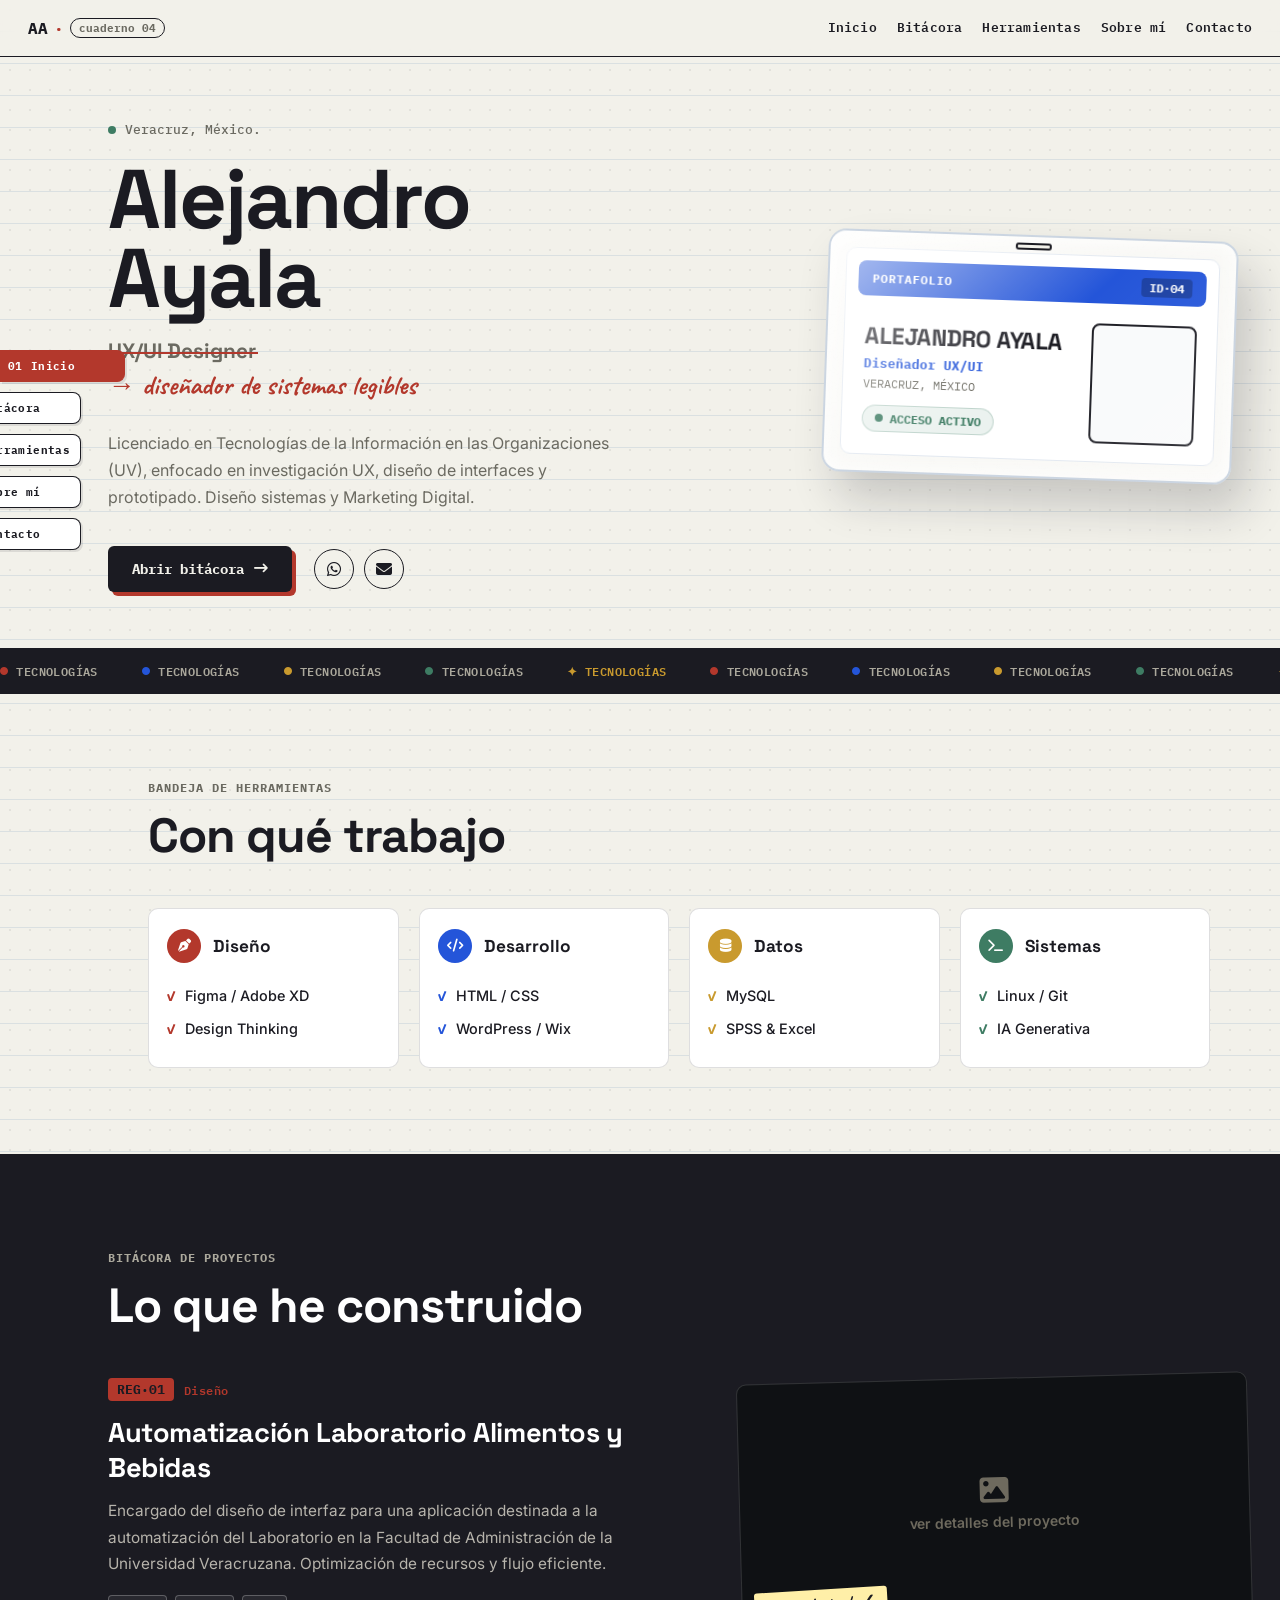
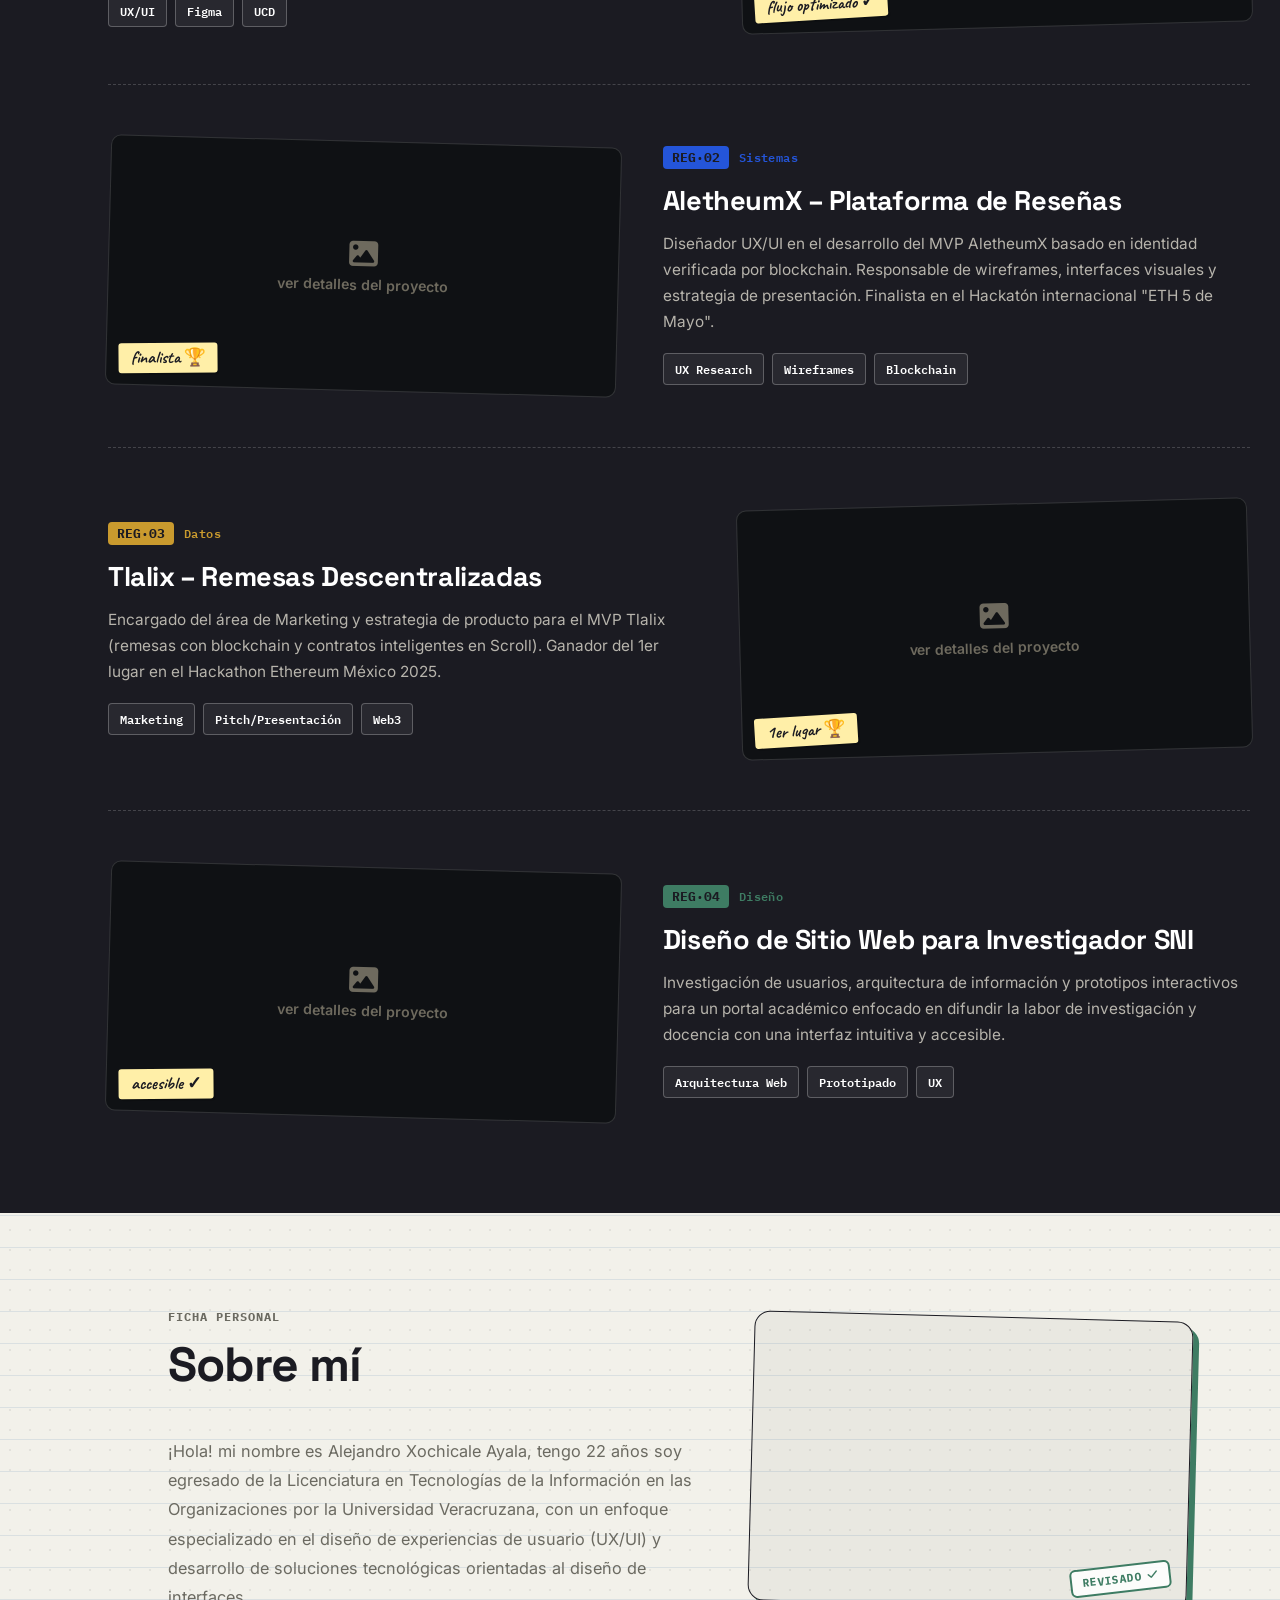
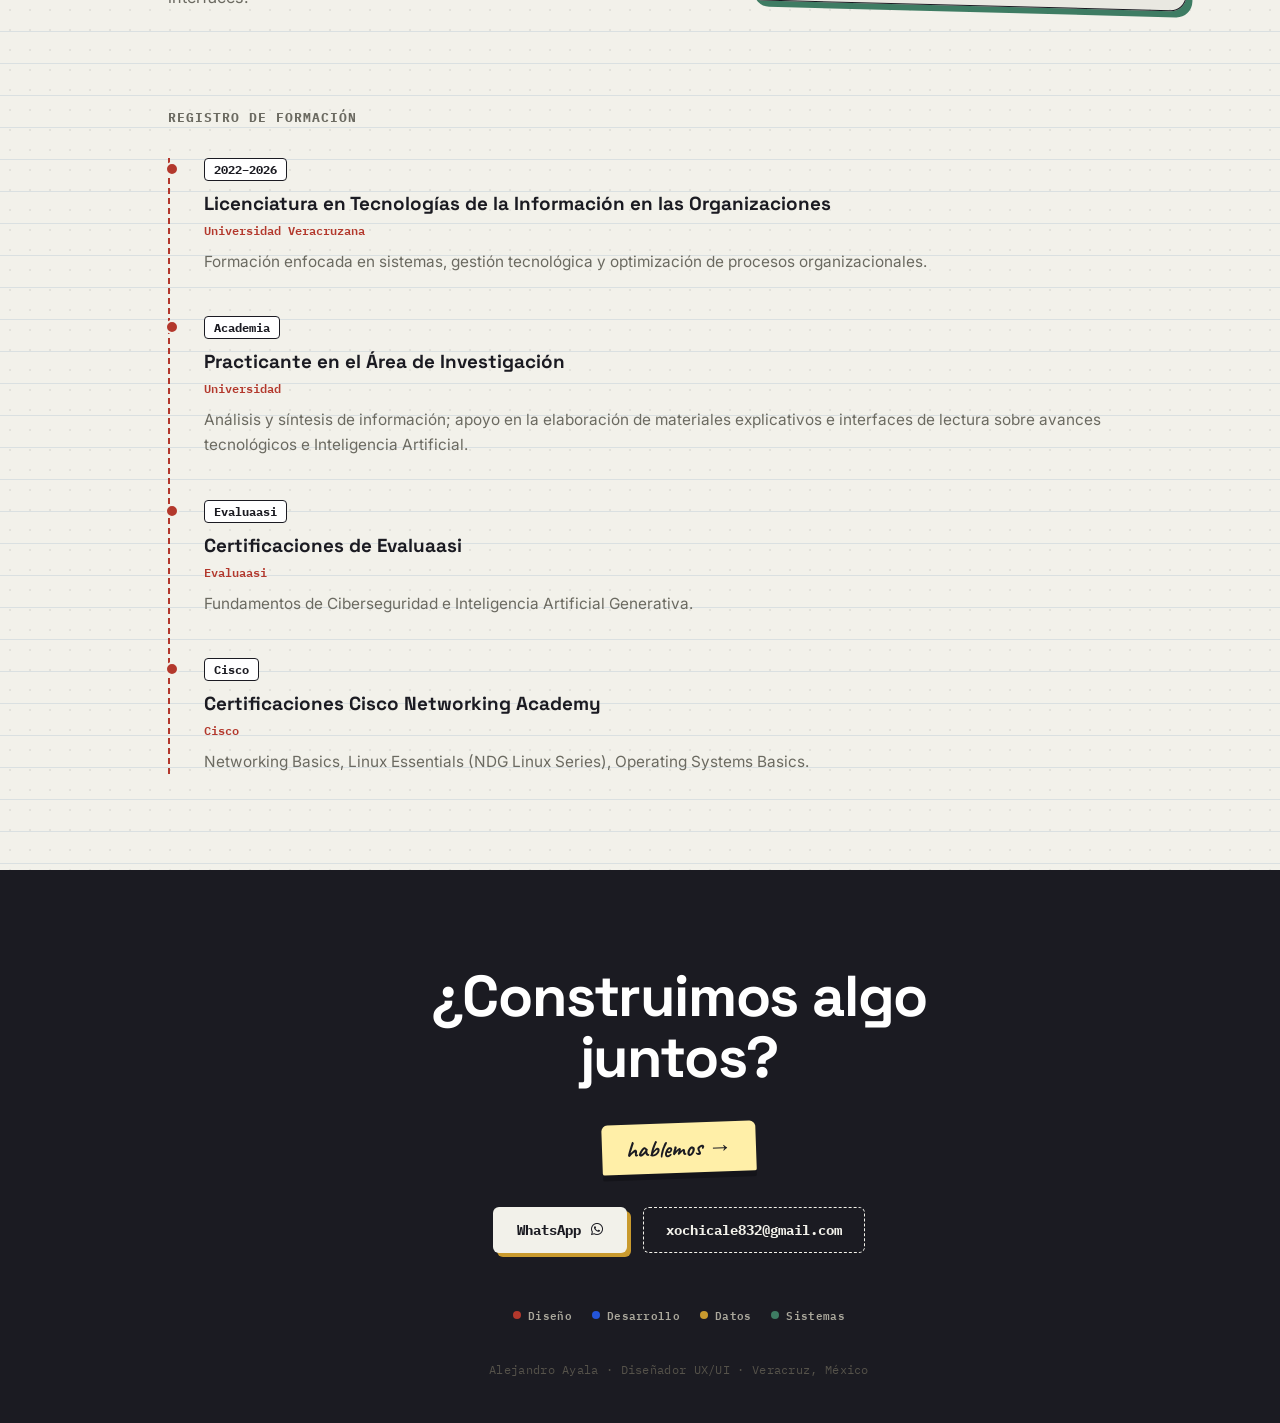
==== index.html @ a235850d "Add files via upload" ====
<!DOCTYPE html>
<html lang="es">
<head>
    <meta charset="UTF-8">
    <meta name="viewport" content="width=device-width, initial-scale=1.0">
    <title>Alejandro Ayala — Diseñador UX/UI</title>
    <link rel="stylesheet" href="Style.css">
    <link rel="preconnect" href="https://fonts.googleapis.com">
    <link href="https://fonts.googleapis.com/css2?family=Space+Grotesk:wght@500;700;800&family=Caveat:wght@600;700&family=IBM+Plex+Mono:wght@400;500;600;700&family=Inter:wght@400;500;600&display=swap" rel="stylesheet">
    <link rel="stylesheet" href="https://cdnjs.cloudflare.com/ajax/libs/font-awesome/6.4.0/css/all.min.css">
</head>
<body>

    <!-- Barra superior -->
    <header class="topbar">
        <a href="#inicio" class="topbar-logo">AA<span>·</span><em>cuaderno 04</em></a>
        <nav class="topbar-nav">
            <a href="#inicio">Inicio</a>
            <a href="#proyectos">Bitácora</a>
            <a href="#habilidades">Herramientas</a>
            <a href="#sobre-mi">Sobre mí</a>
            <a href="#contacto">Contacto</a>
        </nav>
    </header>

    <!-- Índice lateral estilo separadores de carpeta -->
    <nav class="tab-rail" aria-label="Navegación del sitio">
        <a href="#inicio" class="tab-stop" data-color="#B3382C" aria-label="Ir a Inicio">01<span>Inicio</span></a>
        <a href="#proyectos" class="tab-stop" data-color="#2455D9" aria-label="Ir a Bitácora"><span class="tick">✕</span><span>Bitácora</span></a>
        <a href="#habilidades" class="tab-stop" data-color="#C99A2E" aria-label="Ir a Herramientas"><span class="tick">✕</span><span>Herramientas</span></a>
        <a href="#sobre-mi" class="tab-stop" data-color="#3E7C63" aria-label="Ir a Sobre mí"><span class="tick">✕</span><span>Sobre mí</span></a>
        <a href="#contacto" class="tab-stop" data-color="#B3382C" aria-label="Ir a Contacto"><span class="tick">✕</span><span>Contacto</span></a>
    </nav>

    <main>
        <!-- ============ HERO ============ -->
        <section id="inicio" class="hero">
            <div class="hero-copy reveal">
                <p class="eyebrow"><span class="pulse-dot" aria-hidden="true"></span>Veracruz, México.</p>

                <h1 class="hero-name">Alejandro<br>Ayala</h1>

                <div class="role-block">
                    <span class="role-official">UX/UI Designer</span>
                    <span class="role-annotation" id="roleAnnotation" aria-live="polite">→ diseñador de sistemas legibles</span>
                </div>

                <p class="hero-desc">
                    Licenciado en Tecnologías de la Información en las Organizaciones (UV), enfocado en investigación UX, diseño de interfaces y prototipado. Diseño sistemas y Marketing Digital.
                </p>

                <div class="hero-actions">
                    <a class="btn-primary" href="#proyectos">Abrir bitácora <i class="fa-solid fa-arrow-right-long"></i></a>
                    <div class="hero-contacts">
                        <a href="https://wa.me/522294108976" target="_blank" title="WhatsApp: 2294108976" aria-label="WhatsApp"><i class="fa-brands fa-whatsapp"></i></a>
                        <a href="mailto:xochicale832@gmail.com" title="Correo: xochicale832@gmail.com" aria-label="Correo"><i class="fa-solid fa-envelope"></i></a>
                    </div>
                </div>
            </div>

            <!-- Gafete / Credencial interactiva grande (Arrastrable) -->
            <div class="badge-container reveal">
                <div class="horizontal-badge" id="draggableBadge" title="¡Mantenme presionado y arrástrame!">
                    <div class="badge-sheen"></div>
                    <div class="badge-slot-punch"></div>
                    
                    <div class="badge-inner-card">
                        <div class="badge-header-bar">
                            <span class="badge-brand">PORTAFOLIO</span>
                            <span class="badge-id-code">ID·04</span>
                        </div>

                        <div class="badge-body-content">
                            <div class="badge-text-side">
                                <h3>ALEJANDRO AYALA</h3>
                                <p class="badge-role-title">Diseñador UX/UI</p>
                                <p class="badge-location">VERACRUZ, MÉXICO</p>
                                <div class="badge-status-ok">
                                    <span class="pulse-dot" aria-hidden="true"></span> ACCESO ACTIVO
                                </div>
                            </div>
                            <div class="badge-photo-side">
                                <img src="foto_perfil1.png" alt="Alejandro Ayala" onerror="this.style.display='none'; this.nextElementSibling.style.display='flex';">
                                
                            </div>
                        </div>
                    </div>
                </div>
            </div>
        </section>

        <!-- ============ TIRA DE ESTADO ============ -->
        <section class="status-ticker" aria-hidden="true">
            <div class="ticker-track">
                <span class="ticker-set">
                    <span><i class="fa-solid fa-circle" style="color:#B3382C"></i> TECNOLOGÍAS</span>
                    <span><i class="fa-solid fa-circle" style="color:#2455D9"></i> TECNOLOGÍAS</span>
                    <span><i class="fa-solid fa-circle" style="color:#C99A2E"></i> TECNOLOGÍAS</span>
                    <span><i class="fa-solid fa-circle" style="color:#3E7C63"></i> TECNOLOGÍAS</span>
                    <span class="ticker-highlight">✦ TECNOLOGÍAS</span>
                </span>
                <span class="ticker-set">
                    <span><i class="fa-solid fa-circle" style="color:#B3382C"></i> TECNOLOGÍAS</span>
                    <span><i class="fa-solid fa-circle" style="color:#2455D9"></i> TECNOLOGÍAS</span>
                    <span><i class="fa-solid fa-circle" style="color:#C99A2E"></i> TECNOLOGÍAS</span>
                    <span><i class="fa-solid fa-circle" style="color:#3E7C63"></i> TECNOLOGÍAS</span>
                    <span class="ticker-highlight">✦ TECNOLOGÍAS</span>
                </span>
            </div>
        </section>

        <!-- ============ HERRAMIENTAS ============ -->
        <section id="habilidades" class="tools-section reveal">
            <p class="section-eyebrow">Bandeja de herramientas</p>
            <h2 class="section-title">Con qué trabajo</h2>

            <div class="tool-grid">
                <div class="tool-card" style="--ink-color:#B3382C">
                    <div class="tool-head"><span class="tool-seal"><i class="fa-solid fa-pen-nib"></i></span><h3>Diseño</h3></div>
                    <ul class="tool-list">
                        <li><span class="check">✓</span>Figma / Adobe XD</li>
                        <li><span class="check">✓</span>Design Thinking</li>
                    </ul>
                </div>
                <div class="tool-card" style="--ink-color:#2455D9">
                    <div class="tool-head"><span class="tool-seal"><i class="fa-solid fa-code"></i></span><h3>Desarrollo</h3></div>
                    <ul class="tool-list">
                        <li><span class="check">✓</span>HTML / CSS</li>
                        <li><span class="check">✓</span>WordPress / Wix</li>
                    </ul>
                </div>
                <div class="tool-card" style="--ink-color:#C99A2E">
                    <div class="tool-head"><span class="tool-seal"><i class="fa-solid fa-database"></i></span><h3>Datos</h3></div>
                    <ul class="tool-list">
                        <li><span class="check">✓</span>MySQL</li>
                        <li><span class="check">✓</span>SPSS &amp; Excel</li>
                    </ul>
                </div>
                <div class="tool-card" style="--ink-color:#3E7C63">
                    <div class="tool-head"><span class="tool-seal"><i class="fa-solid fa-terminal"></i></span><h3>Sistemas</h3></div>
                    <ul class="tool-list">
                        <li><span class="check">✓</span>Linux / Git</li>
                        <li><span class="check">✓</span>IA Generativa</li>
                    </ul>
                </div>
            </div>
        </section>

        <!-- ============ BITÁCORA DE PROYECTOS ============ -->
        <section id="proyectos" class="projects-section reveal">
            <p class="section-eyebrow section-eyebrow--dark">Bitácora de proyectos</p>
            <h2 class="section-title section-title--dark">Lo que he construido</h2>

            <div class="entries-list">
                <!-- Entrada 1 -> proyecto-1.html -->
                <article class="entry-card">
                    <div class="entry-info">
                        <div class="entry-meta"><span class="entry-code" style="--ink-color:#B3382C">REG·01</span><span class="entry-tag" style="--ink-color:#B3382C">Diseño</span></div>
                        <h3><a href="proyecto-1.html" style="text-decoration: none; color: inherit;">Automatización Laboratorio Alimentos y Bebidas</a></h3>
                        <p>Encargado del diseño de interfaz para una aplicación destinada a la automatización del Laboratorio en la Facultad de Administración de la Universidad Veracruzana. Optimización de recursos y flujo eficiente.</p>
                        <div class="entry-chips"><span>UX/UI</span><span>Figma</span><span>UCD</span></div>
                    </div>
                    <a href="proyecto-1.html" class="photo-frame" style="display: block; text-decoration: none;">
                        <span class="washi washi-l"></span><span class="washi washi-r"></span>
                        <img src="proy1.png" alt="Automatización Laboratorio" onerror="this.style.display='none'; this.nextElementSibling.style.display='flex';">
                        <div class="image-placeholder"><i class="fa-solid fa-image"></i><span>ver detalles del proyecto</span></div>
                        <span class="pin-note">flujo optimizado ✓</span>
                    </a>
                </article>

                <!-- Entrada 2 -> proyecto-2.html -->
                <article class="entry-card entry-card--reverse">
                    <div class="entry-info">
                        <div class="entry-meta"><span class="entry-code" style="--ink-color:#2455D9">REG·02</span><span class="entry-tag" style="--ink-color:#2455D9">Sistemas</span></div>
                        <h3><a href="proyecto-2.html" style="text-decoration: none; color: inherit;">AletheumX – Plataforma de Reseñas</a></h3>
                        <p>Diseñador UX/UI en el desarrollo del MVP AletheumX basado en identidad verificada por blockchain. Responsable de wireframes, interfaces visuales y estrategia de presentación. Finalista en el Hackatón internacional "ETH 5 de Mayo".</p>
                        <div class="entry-chips"><span>UX Research</span><span>Wireframes</span><span>Blockchain</span></div>
                    </div>
                    <a href="proyecto-2.html" class="photo-frame photo-frame--tilt-r" style="display: block; text-decoration: none;">
                        <span class="washi washi-l"></span><span class="washi washi-r"></span>
                        <img src="Inicio_alex_proy2.png" alt="AletheumX" onerror="this.style.display='none'; this.nextElementSibling.style.display='flex';">
                        <div class="image-placeholder"><i class="fa-solid fa-image"></i><span>ver detalles del proyecto</span></div>
                        <span class="pin-note">finalista 🏆</span>
                    </a>
                </article>

                <!-- Entrada 3 -> proyecto-3.html -->
                <article class="entry-card">
                    <div class="entry-info">
                        <div class="entry-meta"><span class="entry-code" style="--ink-color:#C99A2E">REG·03</span><span class="entry-tag" style="--ink-color:#C99A2E">Datos</span></div>
                        <h3><a href="proyecto-3.html" style="text-decoration: none; color: inherit;">Tlalix – Remesas Descentralizadas</a></h3>
                        <p>Encargado del área de Marketing y estrategia de producto para el MVP Tlalix (remesas con blockchain y contratos inteligentes en Scroll). Ganador del 1er lugar en el Hackathon Ethereum México 2025.</p>
                        <div class="entry-chips"><span>Marketing</span><span>Pitch/Presentación</span><span>Web3</span></div>
                    </div>
                    <a href="proyecto-3.html" class="photo-frame" style="display: block; text-decoration: none;">
                        <span class="washi washi-l"></span><span class="washi washi-r"></span>
                        <img src="tlalix_dirección.png" alt="Tlalix" onerror="this.style.display='none'; this.nextElementSibling.style.display='flex';">
                        <div class="image-placeholder"><i class="fa-solid fa-image"></i><span>ver detalles del proyecto</span></div>
                        <span class="pin-note">1er lugar 🏆</span>
                    </a>
                </article>

                <!-- Entrada 4 -> proyecto-4.html -->
                <article class="entry-card entry-card--reverse">
                    <div class="entry-info">
                        <div class="entry-meta"><span class="entry-code" style="--ink-color:#3E7C63">REG·04</span><span class="entry-tag" style="--ink-color:#3E7C63">Diseño</span></div>
                        <h3><a href="proyecto-4.html" style="text-decoration: none; color: inherit;">Diseño de Sitio Web para Investigador SNI</a></h3>
                        <p>Investigación de usuarios, arquitectura de información y prototipos interactivos para un portal académico enfocado en difundir la labor de investigación y docencia con una interfaz intuitiva y accesible.</p>
                        <div class="entry-chips"><span>Arquitectura Web</span><span>Prototipado</span><span>UX</span></div>
                    </div>
                    <a href="proyecto-4.html" class="photo-frame photo-frame--tilt-r" style="display: block; text-decoration: none;">
                        <span class="washi washi-l"></span><span class="washi washi-r"></span>
                        <img src="bienvenida_proy4.png" alt="Sitio Web Investigador" onerror="this.style.display='none'; this.nextElementSibling.style.display='flex';">
                        <div class="image-placeholder"><i class="fa-solid fa-image"></i><span>ver detalles del proyecto</span></div>
                        <span class="pin-note">accesible ✓</span>
                    </a>
                </article>
            </div>
        </section>

        <!-- ============ SOBRE MÍ + REGISTRO DE FORMACIÓN ============ -->
        <section id="sobre-mi" class="about-section reveal">
            <div class="about-grid">
                <div>
                    <p class="section-eyebrow">Ficha personal</p>
                    <h2 class="section-title">Sobre mí </h2>
                    <p class="about-text">
                        ¡Hola! mi nombre es Alejandro Xochicale Ayala, tengo 22 años soy egresado de la Licenciatura en Tecnologías de la Información en las Organizaciones por la Universidad Veracruzana, con un enfoque especializado en el diseño de experiencias de usuario (UX/UI) y desarrollo de soluciones tecnológicas orientadas al diseño de interfaces.
                    </p>
                </div>
                <div class="about-photo-box">
                    <span class="washi washi-l"></span><span class="washi washi-r"></span>
                    <img src="foto_perfil 2.png" alt="Alejandro Ayala" onerror="this.style.display='none'; this.nextElementSibling.style.display='flex';">
                   
                    <span class="stamp">revisado<i class="fa-solid fa-check"></i></span>
                </div>
            </div>

            <div class="log-block">
                <h3 class="log-heading">Registro de formación</h3>
                <div class="log">
                    <div class="log-item reveal">
                        <span class="log-date">2022–2026</span>
                        <div class="log-content">
                            <h4>Licenciatura en Tecnologías de la Información en las Organizaciones</h4>
                            <span class="log-sub">Universidad Veracruzana</span>
                            <p>Formación enfocada en sistemas, gestión tecnológica y optimización de procesos organizacionales.</p>
                        </div>
                    </div>
                    <div class="log-item reveal">
                        <span class="log-date">Academia</span>
                        <div class="log-content">
                            <h4>Practicante en el Área de Investigación</h4>
                            <span class="log-sub">Universidad</span>
                            <p>Análisis y síntesis de información; apoyo en la elaboración de materiales explicativos e interfaces de lectura sobre avances tecnológicos e Inteligencia Artificial.</p>
                        </div>
                    </div>
                    <div class="log-item reveal">
                        <span class="log-date">Evaluaasi</span>
                        <div class="log-content">
                            <h4>Certificaciones de Evaluaasi</h4>
                            <span class="log-sub">Evaluaasi</span>
                            <p>Fundamentos de Ciberseguridad e Inteligencia Artificial Generativa.</p>
                        </div>
                    </div>
                    <div class="log-item reveal">
                        <span class="log-date">Cisco</span>
                        <div class="log-content">
                            <h4>Certificaciones Cisco Networking Academy</h4>
                            <span class="log-sub">Cisco</span>
                            <p>Networking Basics, Linux Essentials (NDG Linux Series), Operating Systems Basics.</p>
                        </div>
                    </div>
                </div>
            </div>
        </section>

        <!-- ============ CONTACTO / FOOTER ============ -->
        <footer id="contacto" class="footer reveal">
            
            <h2 class="footer-title">¿Construimos algo<br>juntos?</h2>

            <div class="pocket" aria-hidden="true">
                <div class="pocket-card">hablemos →</div>
            </div>

            <div class="footer-actions">
                <a href="https://wa.me/522294108976" target="_blank" class="btn-primary btn-primary--light">WhatsApp <i class="fa-brands fa-whatsapp"></i></a>
                <a href="mailto:xochicale832@gmail.com" class="btn-outline">xochicale832@gmail.com</a>
            </div>

            <div class="ink-legend" aria-hidden="true">
                <span><i style="background:#B3382C"></i>Diseño</span>
                <span><i style="background:#2455D9"></i>Desarrollo</span>
                <span><i style="background:#C99A2E"></i>Datos</span>
                <span><i style="background:#3E7C63"></i>Sistemas</span>
            </div>

            <p class="footer-fine">Alejandro Ayala · Diseñador UX/UI · Veracruz, México</p>
        </footer>
    </main>

    <script src="Script.js"></script>
</body>
</html>
---- Style.css ----
/* ============================================================
    TOKENS
    ============================================================ */
:root {
    --ink: #1B1B22;
    --paper: #F2F1EA;
    --paper-line: #C7D1D9;
    --card: #FFFFFF;
    --muted: #6B6A61;
    --muted-invert: #ABA89C;

    --red: #B3382C;
    --blue: #2455D9;
    --amber: #C99A2E;
    --mint: #3E7C63;
    --tape: #EADFBE;

    --radius: 10px;
    --radius-lg: 16px;
    --font-display: 'Space Grotesk', sans-serif;
    --font-hand: 'Caveat', cursive;
    --font-mono: 'IBM Plex Mono', monospace;
    --font-body: 'Inter', sans-serif;

    --rail-w: 78px;
}

* { margin: 0; padding: 0; box-sizing: border-box; }
html { scroll-behavior: smooth; }

body {
    background-color: var(--paper);
    background-image:
        radial-gradient(rgba(27,27,34,0.07) 1px, transparent 0),
        repeating-linear-gradient(to bottom, transparent 0 31px, rgba(199,209,217,0.55) 31px 32px);
    background-size: 20px 20px, 100% 32px;
    font-family: var(--font-body);
    color: var(--ink);
    overflow-x: hidden;
}

.sr-only { position: absolute; width: 1px; height: 1px; overflow: hidden; clip: rect(0,0,0,0); }
a { color: inherit; }

.reveal {
    opacity: 0;
    transform: translateY(24px);
    transition: opacity .7s cubic-bezier(0.16,1,0.3,1), transform .7s cubic-bezier(0.16,1,0.3,1);
}
.reveal.active { opacity: 1; transform: translateY(0); }
@media (prefers-reduced-motion: reduce) { .reveal { opacity: 1; transform: none; transition: none; } }

/* ============================================================
    Barra superior (limpia, sin líneas verticales)
    ============================================================ */
.topbar {
    position: sticky; top: 0; z-index: 500;
    display: flex; align-items: center; justify-content: space-between;
    gap: 20px; padding: 16px 28px;
    background: rgba(242, 241, 234, 0.88);
    backdrop-filter: blur(10px);
    border-bottom: 1.5px solid var(--ink);
}
.topbar-logo {
    font-family: var(--font-mono); font-weight: 700; font-size: 1rem;
    text-decoration: none; display: flex; align-items: center; gap: 6px;
}
.topbar-logo span { color: var(--red); }
.topbar-logo em { font-style: normal; font-size: .68rem; color: var(--muted); border: 1px solid var(--ink); border-radius: 20px; padding: 2px 8px; }

.topbar-nav { display: flex; gap: 20px; flex-wrap: wrap; justify-content: flex-end; }
.topbar-nav a {
    text-decoration: none; font-size: .8rem; font-weight: 600; letter-spacing: .2px;
    font-family: var(--font-mono); color: var(--ink); position: relative; padding-bottom: 2px;
}
.topbar-nav a::after {
    content: ''; position: absolute; left: 0; bottom: -3px; width: 0; height: 2px;
    background: var(--red); transition: width .25s ease;
}
.topbar-nav a:hover::after { width: 100%; }

/* ============================================================
    Índice lateral (separadores de carpeta)
    ============================================================ */
.tab-rail { display: none; }

@media (min-width: 1080px) {
    .tab-rail {
        display: flex; flex-direction: column; gap: 10px;
        position: fixed; left: 0; top: 50%; transform: translateY(-50%);
        z-index: 400;
    }
    .tab-stop {
        display: flex; align-items: center; gap: 8px;
        text-decoration: none; color: var(--ink);
        font-family: var(--font-mono); font-size: .68rem; font-weight: 700;
        letter-spacing: .4px;
        background: var(--card);
        border: 1.5px solid var(--ink);
        border-left: none;
        padding: 8px 10px 8px 8px;
        border-radius: 0 8px 8px 0;
        transform: translateX(-44px);
        transition: transform .25s cubic-bezier(0.16,1,0.3,1), background-color .2s ease;
        box-shadow: 2px 2px 0 rgba(27,27,34,0.1);
    }
    .tab-stop .tick { color: var(--muted); }
    .tab-stop span:last-child { white-space: nowrap; }
    .tab-stop:hover, .tab-stop:focus-visible, .tab-stop.is-active {
        transform: translateX(0);
    }
    .tab-stop.is-active { background: var(--ink-color, var(--ink)); color: #fff; border-color: var(--ink-color, var(--ink)); }
    .tab-stop.is-active .tick { color: #fff; }
}

/* ============================================================
    HERO
    ============================================================ */
.hero {
    max-width: 1280px; margin: 0 auto; padding: 64px 30px 56px;
    display: flex; align-items: center; justify-content: space-between; gap: 44px;
}
@media (min-width: 1080px) { .hero { padding-left: calc(var(--rail-w) + 30px); } }

.hero-copy { max-width: 580px; }

.eyebrow {
    display: flex; align-items: center; gap: 9px;
    font-family: var(--font-mono); font-size: .8rem; font-weight: 500;
    color: var(--muted); margin-bottom: 22px;
}
.pulse-dot {
    width: 8px; height: 8px; border-radius: 50%; background: var(--mint);
    box-shadow: 0 0 0 0 rgba(62,124,99,0.55);
    animation: pulseDot 2.2s ease-out infinite;
}
@keyframes pulseDot {
    0% { box-shadow: 0 0 0 0 rgba(62,124,99,0.55); }
    70% { box-shadow: 0 0 0 8px rgba(62,124,99,0); }
    100% { box-shadow: 0 0 0 0 rgba(62,124,99,0); }
}

.hero-name {
    font-family: var(--font-display);
    font-size: clamp(2.8rem, 7.5vw, 5.2rem);
    font-weight: 800; line-height: .95; letter-spacing: -2px;
    margin-bottom: 20px;
}

.role-block { display: flex; flex-direction: column; gap: 4px; margin-bottom: 28px; }
.role-official {
    position: relative; display: inline-block; width: fit-content;
    font-family: var(--font-display); font-weight: 700; font-size: 1.3rem; color: var(--muted);
}
.role-official::after {
    content: ''; position: absolute; left: -2px; top: 52%; height: 2px; width: 0;
    background: var(--red); animation: strikeIn .5s ease forwards; animation-delay: .6s;
}
@keyframes strikeIn { to { width: calc(100% + 4px); } }
.role-annotation {
    font-family: var(--font-hand); font-weight: 700; font-size: 1.7rem; color: var(--red);
    opacity: 0; transform: translateY(4px);
    animation: annotIn .6s ease forwards; animation-delay: 1.1s;
}
@keyframes annotIn { to { opacity: 1; transform: translateY(0); } }
.role-annotation.swap { animation: swapFade .5s ease; }
@keyframes swapFade { 0% { opacity: 0; transform: translateY(4px); } 100% { opacity: 1; transform: translateY(0); } }

.hero-desc { font-size: 1rem; line-height: 1.7; color: var(--muted); max-width: 520px; margin-bottom: 34px; }

.hero-actions { display: flex; align-items: center; gap: 22px; flex-wrap: wrap; }
.btn-primary {
    display: inline-flex; align-items: center; gap: 10px; text-decoration: none;
    background: var(--ink); color: var(--paper); font-family: var(--font-mono);
    font-weight: 700; font-size: .86rem; padding: 14px 24px; border-radius: 6px;
    box-shadow: 4px 4px 0 var(--red);
    transition: transform .2s cubic-bezier(0.175,0.885,0.32,1.275), box-shadow .2s ease;
}
.btn-primary:hover { transform: translate(-2px,-2px); box-shadow: 6px 6px 0 var(--red); }
.btn-primary--light { box-shadow: 4px 4px 0 var(--amber); background: var(--paper); color: var(--ink); }
.btn-primary--light:hover { box-shadow: 6px 6px 0 var(--amber); }

.btn-outline {
    text-decoration: none; font-family: var(--font-mono); font-weight: 700; font-size: .86rem;
    padding: 13px 22px; border-radius: 6px; border: 1.5px dashed var(--paper); color: var(--paper);
    transition: background-color .2s ease, color .2s ease;
}
.btn-outline:hover { background: var(--paper); color: var(--ink); }

.hero-contacts { display: flex; gap: 10px; }
.hero-contacts a {
    display: flex; align-items: center; justify-content: center; width: 40px; height: 40px;
    border-radius: 50%; border: 1.5px solid var(--ink); text-decoration: none; font-size: 1rem;
    transition: transform .2s cubic-bezier(0.175,0.885,0.32,1.275), background-color .2s ease, color .2s ease;
}
.hero-contacts a:hover { background: var(--ink); color: var(--paper); transform: translateY(-3px) rotate(-4deg); }

/* ============================================================
    Gafete Independiente Interactivo (Grande)
    ============================================================ */
.badge-container {
    position: relative;
    width: 440px;
    height: 420px;
    flex-shrink: 0;
    display: flex;
    align-items: center;
    justify-content: center;
    animation: badgeDrop 1.2s cubic-bezier(0.2, 1.2, 0.4, 1) forwards;
}

@keyframes badgeDrop {
    0% { transform: translateY(-80px); opacity: 0; }
    100% { transform: translateY(0); opacity: 1; }
}

.horizontal-badge {
    position: relative;
    width: 410px;
    background: rgba(255, 255, 255, 0.55);
    backdrop-filter: blur(10px);
    border: 2.5px solid #CBD5E1;
    border-radius: 18px;
    padding: 16px;
    box-shadow: 16px 26px 45px rgba(27, 27, 34, 0.2), inset 0 0 20px rgba(255, 255, 255, 0.9);
    cursor: grab;
    user-select: none;
    z-index: 3;
    transform: rotate(2deg);
    transition: box-shadow 0.2s ease, border-color 0.2s ease;
}

.horizontal-badge:active {
    cursor: grabbing;
    box-shadow: 20px 32px 55px rgba(27, 27, 34, 0.28);
    border-color: var(--ink);
}

.badge-sheen {
    position: absolute;
    top: 0; left: 0; right: 0; bottom: 0;
    background: linear-gradient(135deg, rgba(255,255,255,0.7) 0%, transparent 50%, rgba(255,255,255,0.15) 100%);
    border-radius: 15px;
    pointer-events: none;
}

.badge-slot-punch {
    position: absolute;
    top: 6px;
    left: 50%;
    transform: translateX(-50%);
    width: 36px;
    height: 7px;
    background: var(--paper);
    border: 2px solid var(--ink);
    border-radius: 3px;
    z-index: 4;
}

.badge-inner-card {
    background: #FFFFFF;
    border: 1.5px solid #E2E8F0;
    border-radius: 10px;
    padding: 12px;
    display: flex;
    flex-direction: column;
    gap: 14px;
}

.badge-header-bar {
    background: #2455D9;
    color: #fff;
    display: flex;
    justify-content: space-between;
    align-items: center;
    padding: 8px 14px;
    border-radius: 8px;
    font-family: var(--font-mono);
}

.badge-brand {
    font-size: 0.75rem;
    font-weight: 700;
    letter-spacing: 1px;
}

.badge-id-code {
    font-size: 0.75rem;
    font-weight: 700;
    background: rgba(0,0,0,0.25);
    padding: 2px 8px;
    border-radius: 4px;
}

.badge-body-content {
    display: flex;
    justify-content: space-between;
    align-items: center;
    gap: 16px;
    padding: 6px 8px;
}

.badge-text-side {
    flex-grow: 1;
    text-align: left;
}

.badge-text-side h3 {
    font-family: var(--font-display);
    font-size: 1.45rem;
    font-weight: 800;
    color: var(--ink);
    margin-bottom: 4px;
    letter-spacing: -0.5px;
}

.badge-role-title {
    font-family: var(--font-mono);
    font-size: 0.82rem;
    font-weight: 700;
    color: #2455D9;
    margin-bottom: 4px;
}

.badge-location {
    font-family: var(--font-mono);
    font-size: 0.75rem;
    color: var(--muted);
    margin-bottom: 14px;
}

.badge-status-ok {
    display: inline-flex;
    align-items: center;
    gap: 7px;
    font-family: var(--font-mono);
    font-size: 0.72rem;
    font-weight: 700;
    color: var(--mint);
    background: rgba(62,124,99,0.1);
    padding: 5px 12px;
    border-radius: 14px;
    border: 1px solid rgba(62,124,99,0.25);
}

.badge-photo-side {
    width: 105px;
    height: 120px;
    border: 2px solid var(--ink);
    border-radius: 8px;
    overflow: hidden;
    background: #F9FAFB;
    flex-shrink: 0;
    display: flex;
    align-items: center;
    justify-content: center;
}

.badge-photo-side img {
    width: 100%;
    height: 100%;
    object-fit: cover;
}

.badge-photo-side .image-placeholder {
    font-size: 0.85rem;
    color: var(--muted);
    display: flex;
    flex-direction: column;
    align-items: center;
    gap: 6px;
    height: 100%;
    justify-content: center;
}

@media (max-width: 980px) {
    .hero { flex-direction: column; align-items: flex-start; padding-top: 48px; }
    .badge-container { display: none; }
}

/* ============================================================
    Tira de estado
    ============================================================ */
.status-ticker {
    border-top: 1.5px dashed var(--ink); border-bottom: 1.5px dashed var(--ink);
    background: var(--ink); overflow: hidden; padding: 12px 0;
}
.ticker-track { display: flex; width: max-content; animation: tickerScroll 26s linear infinite; }
.ticker-set { display: flex; }
.ticker-set span {
    display: flex; align-items: center; gap: 8px; font-family: var(--font-mono);
    font-size: .76rem; font-weight: 600; letter-spacing: .4px; color: var(--muted-invert);
    white-space: nowrap; margin-right: 44px;
}
.ticker-set i { font-size: .5rem; }
.ticker-highlight { color: var(--amber) !important; }
@keyframes tickerScroll { from { transform: translateX(0); } to { transform: translateX(-50%); } }

/* ============================================================
    Títulos y demás secciones
    ============================================================ */
.section-eyebrow {
    font-family: var(--font-mono); font-size: .76rem; font-weight: 700; letter-spacing: 1px;
    color: var(--muted); text-transform: uppercase; margin-bottom: 10px;
}
.section-eyebrow--dark { color: var(--muted-invert); }
.section-title {
    font-family: var(--font-display); font-size: clamp(2.1rem, 4.3vw, 3rem);
    font-weight: 800; letter-spacing: -1px; margin-bottom: 42px;
}
.section-title--dark { color: #fff; }

.tools-section { max-width: 1200px; margin: 0 auto; padding: 86px 30px; }
@media (min-width: 1080px) { .tools-section { padding-left: calc(var(--rail-w) + 30px); } }

.tool-grid { display: grid; grid-template-columns: repeat(4, 1fr); gap: 20px; }
.tool-card {
    background: var(--card); border: 1.5px solid rgba(27,27,34,0.14);
    border-radius: var(--radius); padding: 20px 18px 22px;
    transition: transform .25s cubic-bezier(0.175,0.885,0.32,1.275), box-shadow .25s ease, border-color .25s ease;
}
.tool-card:hover { transform: translateY(-5px) rotate(-1deg); box-shadow: 0 12px 24px rgba(27,27,34,0.12); border-color: var(--ink-color); }
.tool-head { display: flex; align-items: center; gap: 12px; margin-bottom: 16px; }
.tool-seal {
    width: 34px; height: 34px; border-radius: 50%; display: flex; align-items: center; justify-content: center;
    background: var(--ink-color); color: #fff; font-size: .82rem; flex-shrink: 0;
}
.tool-head h3 { font-family: var(--font-display); font-size: 1.08rem; font-weight: 700; }
.tool-list { list-style: none; }
.tool-list li { display: flex; align-items: center; gap: 10px; font-size: .9rem; font-weight: 500; padding: 7px 0; }
.check { color: var(--ink-color); font-family: var(--font-mono); font-weight: 700; }

@media (max-width: 900px) { .tool-grid { grid-template-columns: repeat(2, 1fr); } }
@media (max-width: 560px) { .tool-grid { grid-template-columns: 1fr; } }

.projects-section { background: var(--ink); color: #fff; padding: 96px 30px; }
@media (min-width: 1080px) { .projects-section { padding-left: calc(var(--rail-w) + 30px); } }

.entries-list { max-width: 1160px; margin: 0 auto; display: flex; flex-direction: column; gap: 56px; }

.entry-card {
    display: grid; grid-template-columns: 1.15fr 1fr; gap: 44px; align-items: center;
    padding-bottom: 56px; border-bottom: 1px dashed rgba(255,255,255,0.18);
}
.entries-list .entry-card:last-child { border-bottom: none; padding-bottom: 0; }
.entry-card--reverse { direction: rtl; }
.entry-card--reverse > * { direction: ltr; }

.entry-meta { display: flex; align-items: center; gap: 10px; margin-bottom: 14px; }
.entry-code {
    font-family: var(--font-mono); font-weight: 700; font-size: .8rem; color: var(--ink);
    background: var(--ink-color); padding: 3px 9px; border-radius: 4px;
}
.entry-tag { font-family: var(--font-mono); font-size: .74rem; font-weight: 600; letter-spacing: .4px; color: var(--ink-color); }

.entry-info h3 { font-family: var(--font-display); font-size: 1.7rem; font-weight: 700; letter-spacing: -.4px; margin-bottom: 13px; }
.entry-info p { font-size: .96rem; line-height: 1.7; color: #B7B4AC; margin-bottom: 18px; }
.entry-chips { display: flex; flex-wrap: wrap; gap: 8px; }
.entry-chips span {
    font-family: var(--font-mono); font-size: .74rem; font-weight: 600; padding: 5px 11px; border-radius: 4px;
    border: 1px solid rgba(255,255,255,0.25); color: #fff; background: rgba(255,255,255,0.06);
}

.photo-frame {
    position: relative; height: 250px; border-radius: var(--radius); overflow: hidden;
    background: #0F1114; border: 1.5px solid rgba(255,255,255,0.14);
    transform: rotate(-1.5deg);
    transition: border-color .3s ease;
}
.photo-frame--tilt-r { transform: rotate(1.5deg); }
.photo-frame:hover { border-color: var(--blue); }
.photo-frame img { width: 100%; height: 100%; object-fit: cover; }
.photo-frame .washi { background: var(--tape); opacity: .9; }

.image-placeholder {
    display: flex; flex-direction: column; align-items: center; gap: 8px; color: #6E6A5E;
    font-size: .88rem; font-weight: 600; height: 100%; justify-content: center;
}
.image-placeholder i { font-size: 1.8rem; }

.pin-note {
    position: absolute; bottom: 12px; left: 12px; font-family: var(--font-hand); font-weight: 700;
    font-size: 1.1rem; color: var(--ink); background: #FFEFA8; padding: 3px 12px 5px;
    border-radius: 3px; transform: rotate(-2deg); box-shadow: 2px 2px 0 rgba(0,0,0,0.18);
}

@media (max-width: 900px) {
    .entry-card, .entry-card--reverse { grid-template-columns: 1fr; direction: ltr; }
}

.about-section { max-width: 1160px; margin: 0 auto; padding: 96px 30px; }
@media (min-width: 1080px) { .about-section { padding-left: calc(var(--rail-w) + 30px); } }

.about-grid { display: grid; grid-template-columns: 1.2fr 1fr; gap: 56px; align-items: center; margin-bottom: 96px; }
.about-text { font-size: 1.02rem; line-height: 1.8; color: var(--muted); }

.about-photo-box {
    position: relative; height: 290px; border-radius: var(--radius-lg); overflow: hidden;
    border: 1.5px solid var(--ink); box-shadow: 6px 6px 0 var(--mint);
    background: rgba(27,27,34,0.04); display: flex; align-items: center; justify-content: center;
    transform: rotate(1.5deg);
}
.about-photo-box img { width: 100%; height: 100%; object-fit: cover; }
.stamp {
    position: absolute; bottom: 16px; right: 16px; display: flex; align-items: center; gap: 6px;
    font-family: var(--font-mono); font-size: .7rem; font-weight: 700; text-transform: uppercase;
    letter-spacing: .5px; color: var(--mint); border: 2px solid var(--mint); border-radius: 6px;
    padding: 5px 10px; transform: rotate(-8deg); background: rgba(255,255,255,0.85);
}

.log-heading {
    font-family: var(--font-mono); font-size: .82rem; font-weight: 700; letter-spacing: 1px;
    text-transform: uppercase; color: var(--muted); margin-bottom: 32px;
}
.log { border-left: 2px dashed var(--red); padding-left: 34px; display: flex; flex-direction: column; gap: 42px; }
.log-item { position: relative; }
.log-item::before {
    content: ''; position: absolute; left: -39px; top: 4px; width: 10px; height: 10px;
    border-radius: 50%; background: var(--red); border: 2px solid var(--paper);
}
.log-date {
    display: inline-block; font-family: var(--font-mono); font-size: .72rem; font-weight: 700;
    color: var(--ink); background: var(--card); border: 1.5px solid var(--ink); border-radius: 4px;
    padding: 3px 9px; margin-bottom: 10px;
}
.log-content h4 { font-family: var(--font-display); font-size: 1.18rem; font-weight: 700; margin-bottom: 4px; }
.log-sub { display: block; font-family: var(--font-mono); font-size: .74rem; font-weight: 600; color: var(--red); margin-bottom: 9px; }
.log-content p { font-size: .96rem; line-height: 1.65; color: var(--muted); }

.footer { background: var(--ink); color: #fff; padding: 96px 30px 46px; text-align: center; }
@media (min-width: 1080px) { .footer { padding-left: calc(var(--rail-w) + 30px); } }

.footer-title {
    font-family: var(--font-display); font-size: clamp(2.1rem, 5.6vw, 3.6rem); font-weight: 800;
    letter-spacing: -1.2px; line-height: 1.05; margin-bottom: 30px;
}

.pocket { display: flex; justify-content: center; margin-bottom: 40px; }
.pocket-card {
    font-family: var(--font-hand); font-size: 1.5rem; font-weight: 700; color: var(--ink);
    background: #FFEFA8; padding: 10px 24px; border-radius: 6px 6px 2px 2px;
    box-shadow: 0 6px 0 rgba(0,0,0,0.25);
    transform: translateY(6px) rotate(-2deg);
}

.footer-actions { display: flex; justify-content: center; align-items: center; gap: 16px; flex-wrap: wrap; margin-bottom: 52px; }
.ink-legend { display: flex; justify-content: center; gap: 20px; flex-wrap: wrap; margin-bottom: 38px; }
.ink-legend span { display: flex; align-items: center; gap: 7px; font-family: var(--font-mono); font-size: .7rem; font-weight: 600; color: var(--muted-invert); letter-spacing: .3px; }
.ink-legend i { width: 8px; height: 8px; border-radius: 50%; display: inline-block; }
.footer-fine { font-family: var(--font-mono); font-size: .72rem; color: #55524A; letter-spacing: .3px; }

/* ============================================================
    ESTILOS AVANZADOS PARA CASE STUDY (Páginas de Proyecto)
    ============================================================ */
.case-study-body {
    background-color: var(--paper);
}

.case-main {
    max-width: 1100px;
    margin: 0 auto;
    padding: 60px 30px 100px 30px;
}
@media (min-width: 1080px) {
    .case-main { padding-left: calc(var(--rail-w) + 50px); }
}

.case-nav-meta {
    display: flex;
    align-items: center;
    gap: 10px;
    font-family: var(--font-mono);
    font-size: 0.8rem;
}
.meta-tag {
    background: var(--accent, var(--ink));
    color: #fff;
    padding: 2px 8px;
    border-radius: 4px;
    font-weight: 700;
}
.meta-title { color: var(--muted); display: none; }
@media (min-width: 768px) { .meta-title { display: inline; } }

.case-hero {
    display: grid;
    grid-template-columns: 1.3fr 1fr;
    gap: 48px;
    align-items: center;
    margin-bottom: 56px;
}
.case-badges { display: flex; gap: 8px; flex-wrap: wrap; margin-bottom: 20px; }
.case-chip {
    font-family: var(--font-mono);
    font-size: 0.72rem;
    font-weight: 600;
    padding: 5px 12px;
    border-radius: 6px;
    border: 1.5px solid var(--ink);
    background: var(--card);
}
.case-title {
    font-family: var(--font-display);
    font-size: clamp(2.2rem, 5vw, 3.8rem);
    font-weight: 800;
    letter-spacing: -1.5px;
    line-height: 1.05;
    margin-bottom: 20px;
}
.case-lead { font-size: 1.1rem; line-height: 1.7; color: var(--muted); }

.case-specs-card {
    position: relative;
    background: var(--card);
    border: 2px solid var(--ink);
    border-radius: var(--radius-lg);
    padding: 28px;
    box-shadow: 6px 6px 0 rgba(27,27,34,0.12);
    transform: rotate(1deg);
}
.case-specs-card h3 {
    font-family: var(--font-mono);
    font-size: 0.85rem;
    font-weight: 700;
    text-transform: uppercase;
    letter-spacing: 1px;
    margin-bottom: 16px;
    border-bottom: 1.5px dashed var(--paper-line);
    padding-bottom: 8px;
}
.case-specs-card ul { list-style: none; display: flex; flex-direction: column; gap: 10px; }
.case-specs-card li { font-size: 0.92rem; color: var(--muted); }
.case-specs-card strong { color: var(--ink); font-family: var(--font-mono); font-size: 0.8rem; }

/* Banner visual principal */
.case-banner { margin-bottom: 64px; }
.banner-frame {
    position: relative;
    background: var(--card);
    border: 2px solid var(--ink);
    border-radius: var(--radius-lg);
    padding: 18px;
    box-shadow: 8px 12px 0 rgba(27,27,34,0.12);
}
.banner-image-container {
    height: 480px;
    border-radius: var(--radius);
    overflow: hidden;
    background: #0F1114;
    border: 1.5px solid var(--ink);
    display: flex;
    align-items: center;
    justify-content: center;
}
.banner-image-container img { width: 100%; height: 100%; object-fit: cover; }
.image-placeholder-large {
    display: none;
    flex-direction: column;
    align-items: center;
    gap: 12px;
    color: var(--muted-invert);
    font-family: var(--font-mono);
    font-size: 0.9rem;
    text-align: center;
    padding: 20px;
}
.image-placeholder-large i { font-size: 3rem; color: var(--blue); }

/* Métricas de impacto */
.case-metrics {
    display: grid;
    grid-template-columns: repeat(3, 1fr);
    gap: 24px;
    margin-bottom: 72px;
}
.metric-box {
    background: var(--ink);
    color: var(--paper);
    border-radius: var(--radius-lg);
    padding: 32px 24px;
    text-align: center;
    border: 2px solid var(--ink);
    box-shadow: 4px 4px 0 var(--blue);
}
.metric-num {
    display: block;
    font-family: var(--font-display);
    font-size: 2.8rem;
    font-weight: 800;
    color: #fff;
    margin-bottom: 8px;
}
.metric-label {
    font-family: var(--font-mono);
    font-size: 0.78rem;
    color: var(--muted-invert);
    letter-spacing: 0.5px;
}

/* Contenido editorial del caso */
.case-content-grid {
    display: grid;
    grid-template-columns: 1fr 1fr;
    gap: 40px;
    margin-bottom: 64px;
}
.case-block {
    background: var(--card);
    border: 2px solid var(--ink);
    border-radius: var(--radius-lg);
    padding: 36px;
    box-shadow: 6px 6px 0 rgba(27,27,34,0.08);
}
.case-block.full-width { grid-column: span 2; }
.case-block h2 {
    font-family: var(--font-display);
    font-size: 1.6rem;
    font-weight: 700;
    margin-bottom: 16px;
    color: var(--ink);
}
.case-block p { font-size: 1.02rem; line-height: 1.8; color: var(--muted); margin-bottom: 16px; }

.case-quote {
    margin-top: 20px;
    padding: 16px 20px;
    border-left: 4px solid var(--red);
    background: rgba(179,56,44,0.04);
    font-family: var(--font-hand);
    font-size: 1.4rem;
    font-weight: 700;
    color: var(--ink);
    border-radius: 0 var(--radius) var(--radius) 0;
}

.case-list-checks { list-style: none; display: flex; flex-direction: column; gap: 10px; margin-top: 16px; }
.case-list-checks li { font-size: 0.95rem; font-weight: 500; color: var(--muted); display: flex; align-items: center; gap: 10px; }
.case-list-checks i { color: var(--mint); }

/* Paginación inferior */
.case-pagination {
    display: flex;
    justify-content: space-between;
    align-items: center;
    gap: 20px;
    padding-top: 40px;
    border-top: 2px dashed var(--paper-line);
}

@media (max-width: 900px) {
    .case-hero, .case-content-grid, .case-metrics { grid-template-columns: 1fr; }
    .case-block.full-width { grid-column: span 1; }
    .case-pagination { flex-direction: column; align-items: stretch; }
}

/* ============================================================
    ESTILOS PARA MOSTRAR PANTALLAS MÓVILES EN EL CASE STUDY
    ============================================================ */
.phone-mockup-container {
    max-width: 380px;
    margin: 0 auto;
    background: #1B1B22;
    border-radius: 20px;
    padding: 12px;
}

.mobile-screens-grid {
    display: grid;
    grid-template-columns: repeat(4, 1fr);
    gap: 16px;
    margin-top: 24px;
}

.mobile-screen-card {
    background: var(--card);
    border: 1.5px solid var(--ink);
    border-radius: var(--radius);
    padding: 8px;
    text-align: center;
    box-shadow: 4px 4px 0 rgba(27,27,34,0.08);
}

.screen-thumb {
    height: 220px;
    background: #0F1114;
    border-radius: 6px;
    overflow: hidden;
    display: flex;
    align-items: center;
    justify-content: center;
    border: 1px solid rgba(27,27,34,0.1);
    margin-bottom: 8px;
}

.screen-thumb img {
    width: 100%;
    height: 100%;
    object-fit: contain;
}

.placeholder-sm {
    display: none;
    font-family: var(--font-mono);
    font-size: 0.72rem;
    color: var(--muted-invert);
    text-align: center;
    padding: 10px;
}

.screen-label {
    font-family: var(--font-mono);
    font-size: 0.75rem;
    font-weight: 700;
    color: var(--ink);
}

@media (max-width: 900px) {
    .mobile-screens-grid {
        grid-template-columns: repeat(2, 1fr);
    }
}

/* ============================================================
    ESTILOS PARA EL VISOR DE IMAGEN (LIGHTBOX CON ZOOM)
    ============================================================ */
.zoomable-img {
    transition: transform 0.2s ease, opacity 0.2s ease;
}
.zoomable-img:hover {
    opacity: 0.92;
    transform: scale(1.01);
}

.image-modal {
    display: none;
    position: fixed;
    z-index: 9999;
    top: 0;
    left: 0;
    width: 100%;
    height: 100%;
    background-color: rgba(27, 27, 34, 0.92);
    backdrop-filter: blur(8px);
    justify-content: center;
    align-items: center;
    overflow: hidden;
}

.modal-content-wrapper {
    position: relative;
    width: 100%;
    height: 100%;
    display: flex;
    justify-content: center;
    align-items: center;
}

.modal-image {
    max-width: 85%;
    max-height: 85vh;
    object-fit: contain;
    border-radius: 8px;
    box-shadow: 0 20px 40px rgba(0,0,0,0.5);
    user-select: none;
    transition: transform 0.1s ease-out;
}

.modal-close {
    position: absolute;
    top: 25px;
    right: 35px;
    color: #f1f1f1;
    font-size: 45px;
    font-weight: bold;
    cursor: pointer;
    z-index: 10000;
    transition: color 0.2s;
}
.modal-close:hover {
    color: var(--red);
}

.modal-instructions {
    position: absolute;
    bottom: 25px;
    left: 50%;
    transform: translateX(-50%);
    color: var(--muted-invert);
    font-family: var(--font-mono);
    font-size: 0.8rem;
    background: rgba(0, 0, 0, 0.6);
    padding: 6px 16px;
    border-radius: 20px;
    pointer-events: none;
}

a:focus-visible, button:focus-visible { outline: 2.5px solid var(--blue); outline-offset: 3px; border-radius: 4px; }
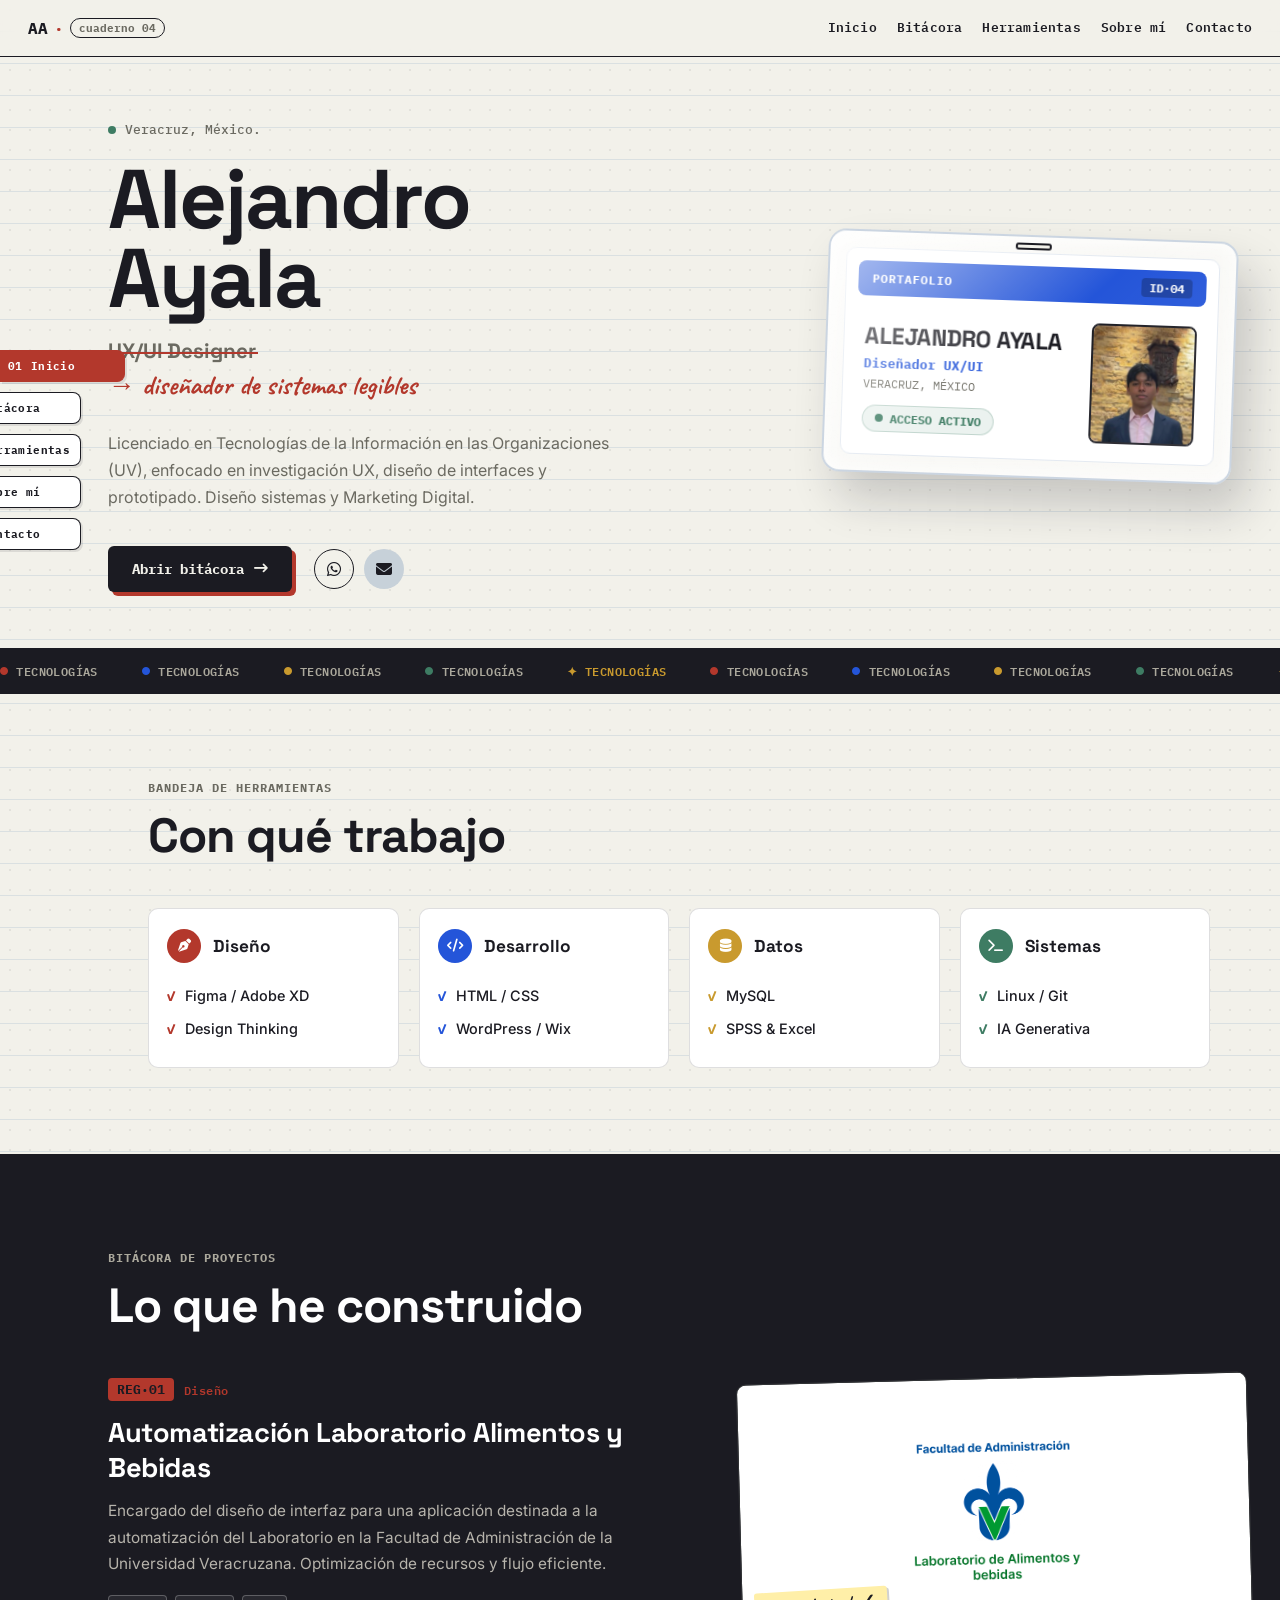
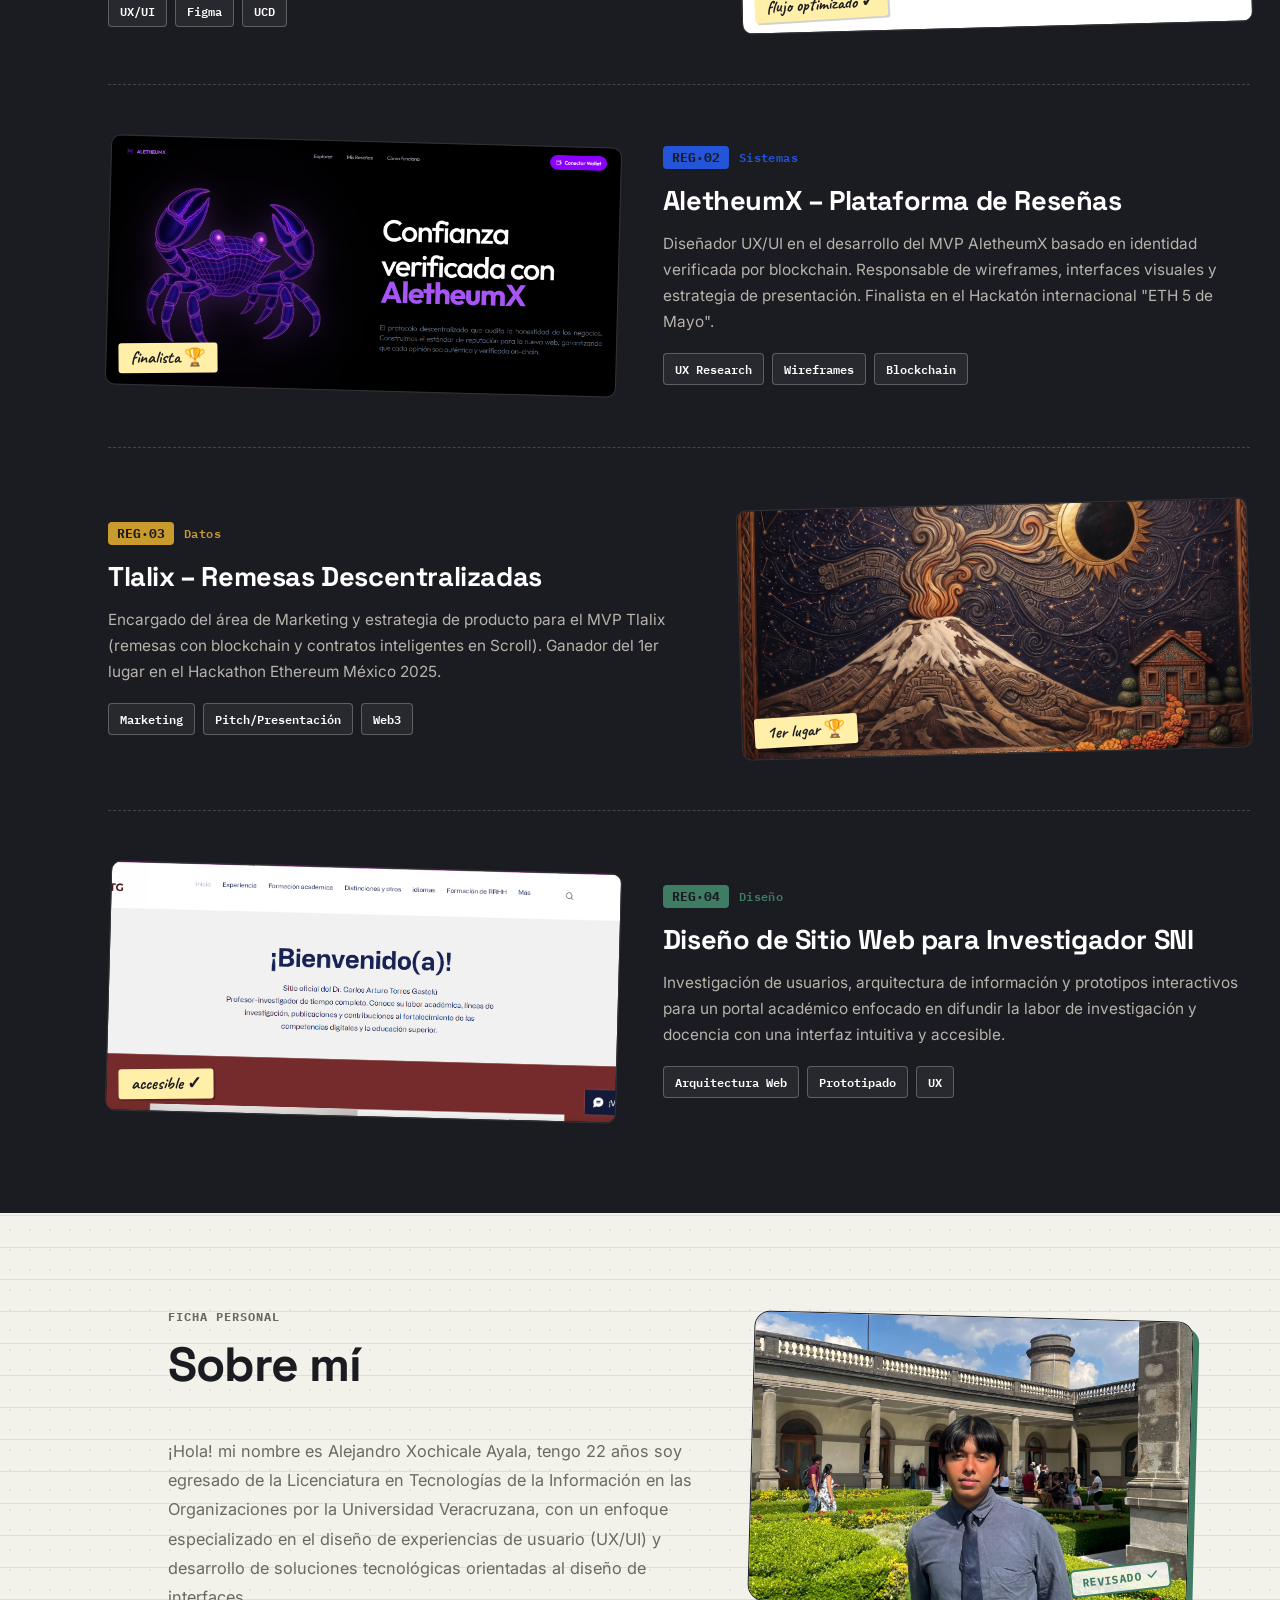
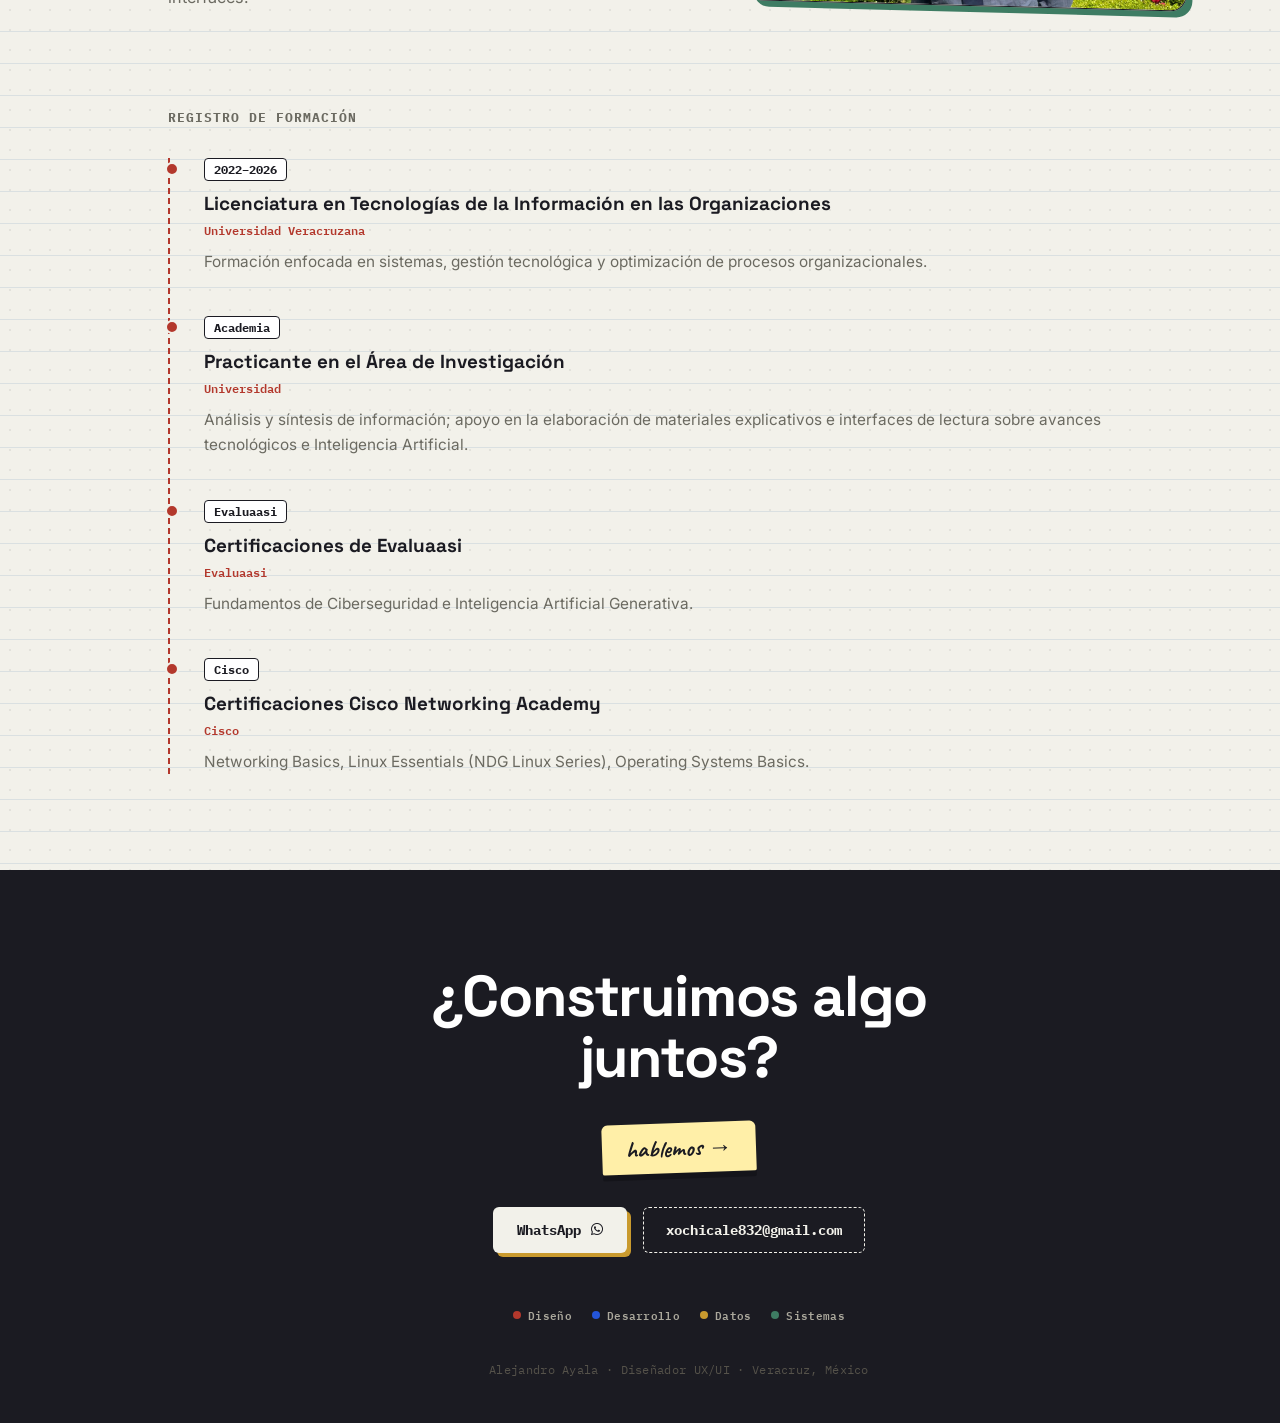
==== commit 25df0e48: "Add files via upload" ====
--- a/index.html
+++ b/index.html
@@ -11,7 +11,6 @@
 </head>
 <body>
 
-    <!-- Barra superior -->
     <header class="topbar">
         <a href="#inicio" class="topbar-logo">AA<span>·</span><em>cuaderno 04</em></a>
         <nav class="topbar-nav">
@@ -23,7 +22,6 @@
         </nav>
     </header>
 
-    <!-- Índice lateral estilo separadores de carpeta -->
     <nav class="tab-rail" aria-label="Navegación del sitio">
         <a href="#inicio" class="tab-stop" data-color="#B3382C" aria-label="Ir a Inicio">01<span>Inicio</span></a>
         <a href="#proyectos" class="tab-stop" data-color="#2455D9" aria-label="Ir a Bitácora"><span class="tick">✕</span><span>Bitácora</span></a>
@@ -33,7 +31,6 @@
     </nav>
 
     <main>
-        <!-- ============ HERO ============ -->
         <section id="inicio" class="hero">
             <div class="hero-copy reveal">
                 <p class="eyebrow"><span class="pulse-dot" aria-hidden="true"></span>Veracruz, México.</p>
@@ -53,12 +50,11 @@
                     <a class="btn-primary" href="#proyectos">Abrir bitácora <i class="fa-solid fa-arrow-right-long"></i></a>
                     <div class="hero-contacts">
                         <a href="https://wa.me/522294108976" target="_blank" title="WhatsApp: 2294108976" aria-label="WhatsApp"><i class="fa-brands fa-whatsapp"></i></a>
-                        <a href="mailto:xochicale832@gmail.com" title="Correo: xochicale832@gmail.com" aria-label="Correo"><i class="fa-solid fa-envelope"></i></a>
-                    </div>
-                </div>
-            </div>
-
-            <!-- Gafete / Credencial interactiva grande (Arrastrable) -->
+                        <span class="static-contact-icon" title="xochicale832@gmail.com" style="display: inline-flex; align-items: center; justify-content: center; width: 40px; height: 40px; border-radius: 50%; background: var(--paper-line); color: var(--ink); font-size: 1rem;"><i class="fa-solid fa-envelope"></i></span>
+                    </div>
+                </div>
+            </div>
+
             <div class="badge-container reveal">
                 <div class="horizontal-badge" id="draggableBadge" title="¡Mantenme presionado y arrástrame!">
                     <div class="badge-sheen"></div>
@@ -81,7 +77,6 @@
                             </div>
                             <div class="badge-photo-side">
                                 <img src="foto_perfil1.png" alt="Alejandro Ayala" onerror="this.style.display='none'; this.nextElementSibling.style.display='flex';">
-                                
                             </div>
                         </div>
                     </div>
@@ -89,7 +84,6 @@
             </div>
         </section>
 
-        <!-- ============ TIRA DE ESTADO ============ -->
         <section class="status-ticker" aria-hidden="true">
             <div class="ticker-track">
                 <span class="ticker-set">
@@ -109,7 +103,6 @@
             </div>
         </section>
 
-        <!-- ============ HERRAMIENTAS ============ -->
         <section id="habilidades" class="tools-section reveal">
             <p class="section-eyebrow">Bandeja de herramientas</p>
             <h2 class="section-title">Con qué trabajo</h2>
@@ -146,13 +139,11 @@
             </div>
         </section>
 
-        <!-- ============ BITÁCORA DE PROYECTOS ============ -->
         <section id="proyectos" class="projects-section reveal">
             <p class="section-eyebrow section-eyebrow--dark">Bitácora de proyectos</p>
             <h2 class="section-title section-title--dark">Lo que he construido</h2>
 
             <div class="entries-list">
-                <!-- Entrada 1 -> proyecto-1.html -->
                 <article class="entry-card">
                     <div class="entry-info">
                         <div class="entry-meta"><span class="entry-code" style="--ink-color:#B3382C">REG·01</span><span class="entry-tag" style="--ink-color:#B3382C">Diseño</span></div>
@@ -168,7 +159,6 @@
                     </a>
                 </article>
 
-                <!-- Entrada 2 -> proyecto-2.html -->
                 <article class="entry-card entry-card--reverse">
                     <div class="entry-info">
                         <div class="entry-meta"><span class="entry-code" style="--ink-color:#2455D9">REG·02</span><span class="entry-tag" style="--ink-color:#2455D9">Sistemas</span></div>
@@ -184,7 +174,6 @@
                     </a>
                 </article>
 
-                <!-- Entrada 3 -> proyecto-3.html -->
                 <article class="entry-card">
                     <div class="entry-info">
                         <div class="entry-meta"><span class="entry-code" style="--ink-color:#C99A2E">REG·03</span><span class="entry-tag" style="--ink-color:#C99A2E">Datos</span></div>
@@ -200,7 +189,6 @@
                     </a>
                 </article>
 
-                <!-- Entrada 4 -> proyecto-4.html -->
                 <article class="entry-card entry-card--reverse">
                     <div class="entry-info">
                         <div class="entry-meta"><span class="entry-code" style="--ink-color:#3E7C63">REG·04</span><span class="entry-tag" style="--ink-color:#3E7C63">Diseño</span></div>
@@ -218,7 +206,6 @@
             </div>
         </section>
 
-        <!-- ============ SOBRE MÍ + REGISTRO DE FORMACIÓN ============ -->
         <section id="sobre-mi" class="about-section reveal">
             <div class="about-grid">
                 <div>
@@ -231,7 +218,6 @@
                 <div class="about-photo-box">
                     <span class="washi washi-l"></span><span class="washi washi-r"></span>
                     <img src="foto_perfil 2.png" alt="Alejandro Ayala" onerror="this.style.display='none'; this.nextElementSibling.style.display='flex';">
-                   
                     <span class="stamp">revisado<i class="fa-solid fa-check"></i></span>
                 </div>
             </div>
@@ -275,7 +261,6 @@
             </div>
         </section>
 
-        <!-- ============ CONTACTO / FOOTER ============ -->
         <footer id="contacto" class="footer reveal">
             
             <h2 class="footer-title">¿Construimos algo<br>juntos?</h2>
@@ -286,7 +271,7 @@
 
             <div class="footer-actions">
                 <a href="https://wa.me/522294108976" target="_blank" class="btn-primary btn-primary--light">WhatsApp <i class="fa-brands fa-whatsapp"></i></a>
-                <a href="mailto:xochicale832@gmail.com" class="btn-outline">xochicale832@gmail.com</a>
+                <span class="btn-outline" style="cursor: default; display: inline-flex; align-items: center;">xochicale832@gmail.com</span>
             </div>
 
             <div class="ink-legend" aria-hidden="true">
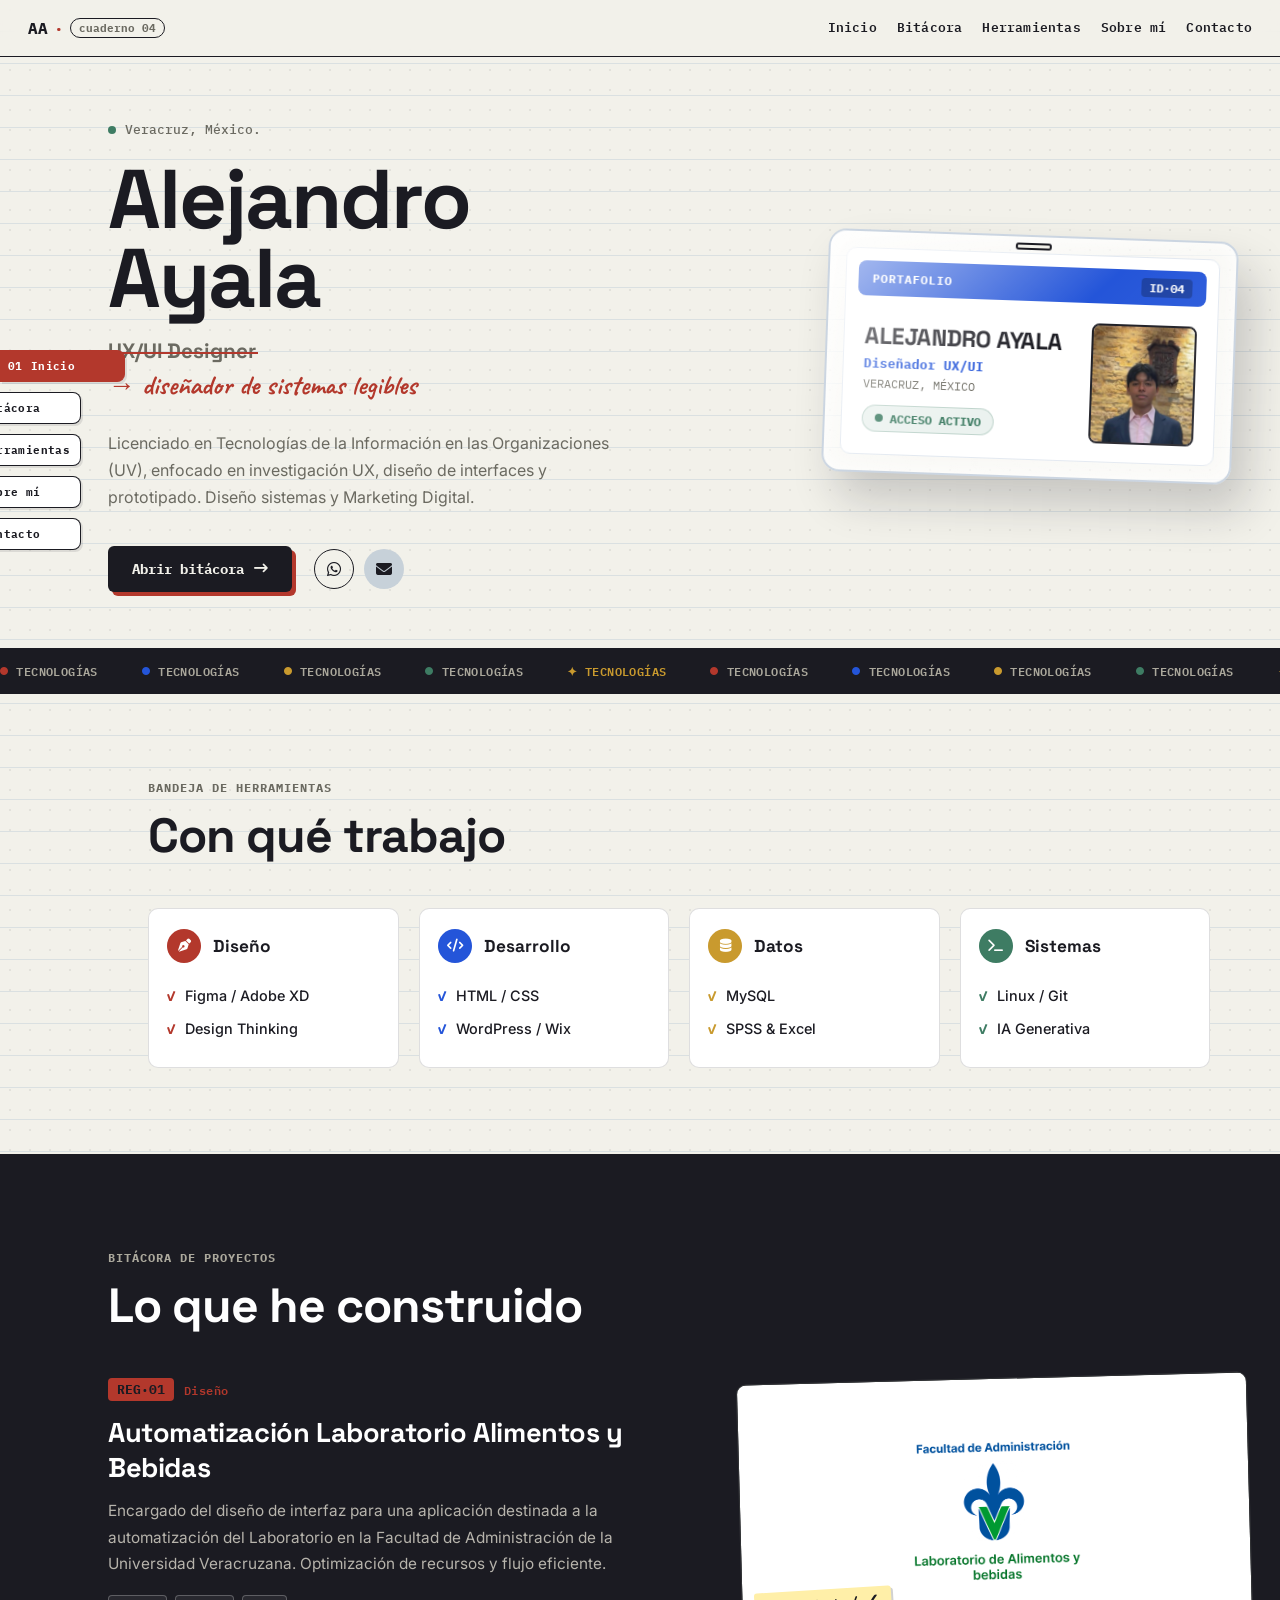
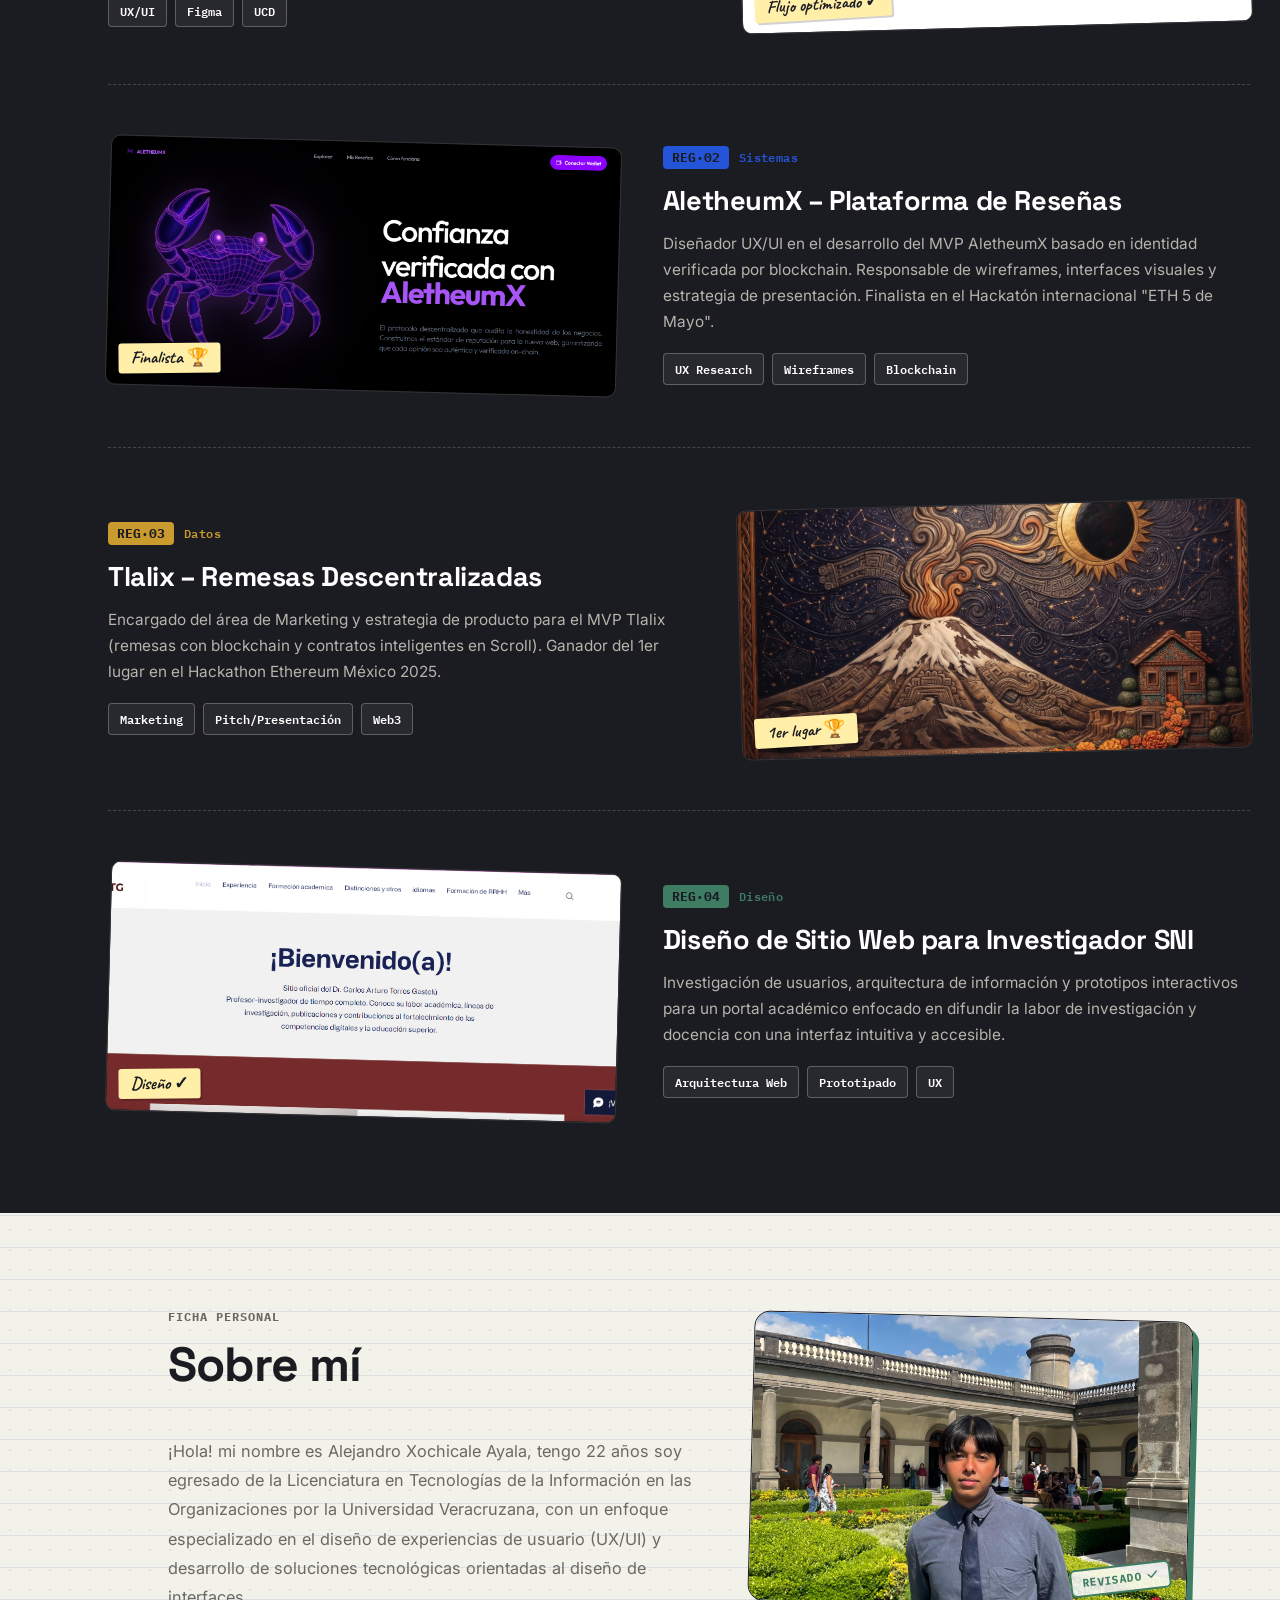
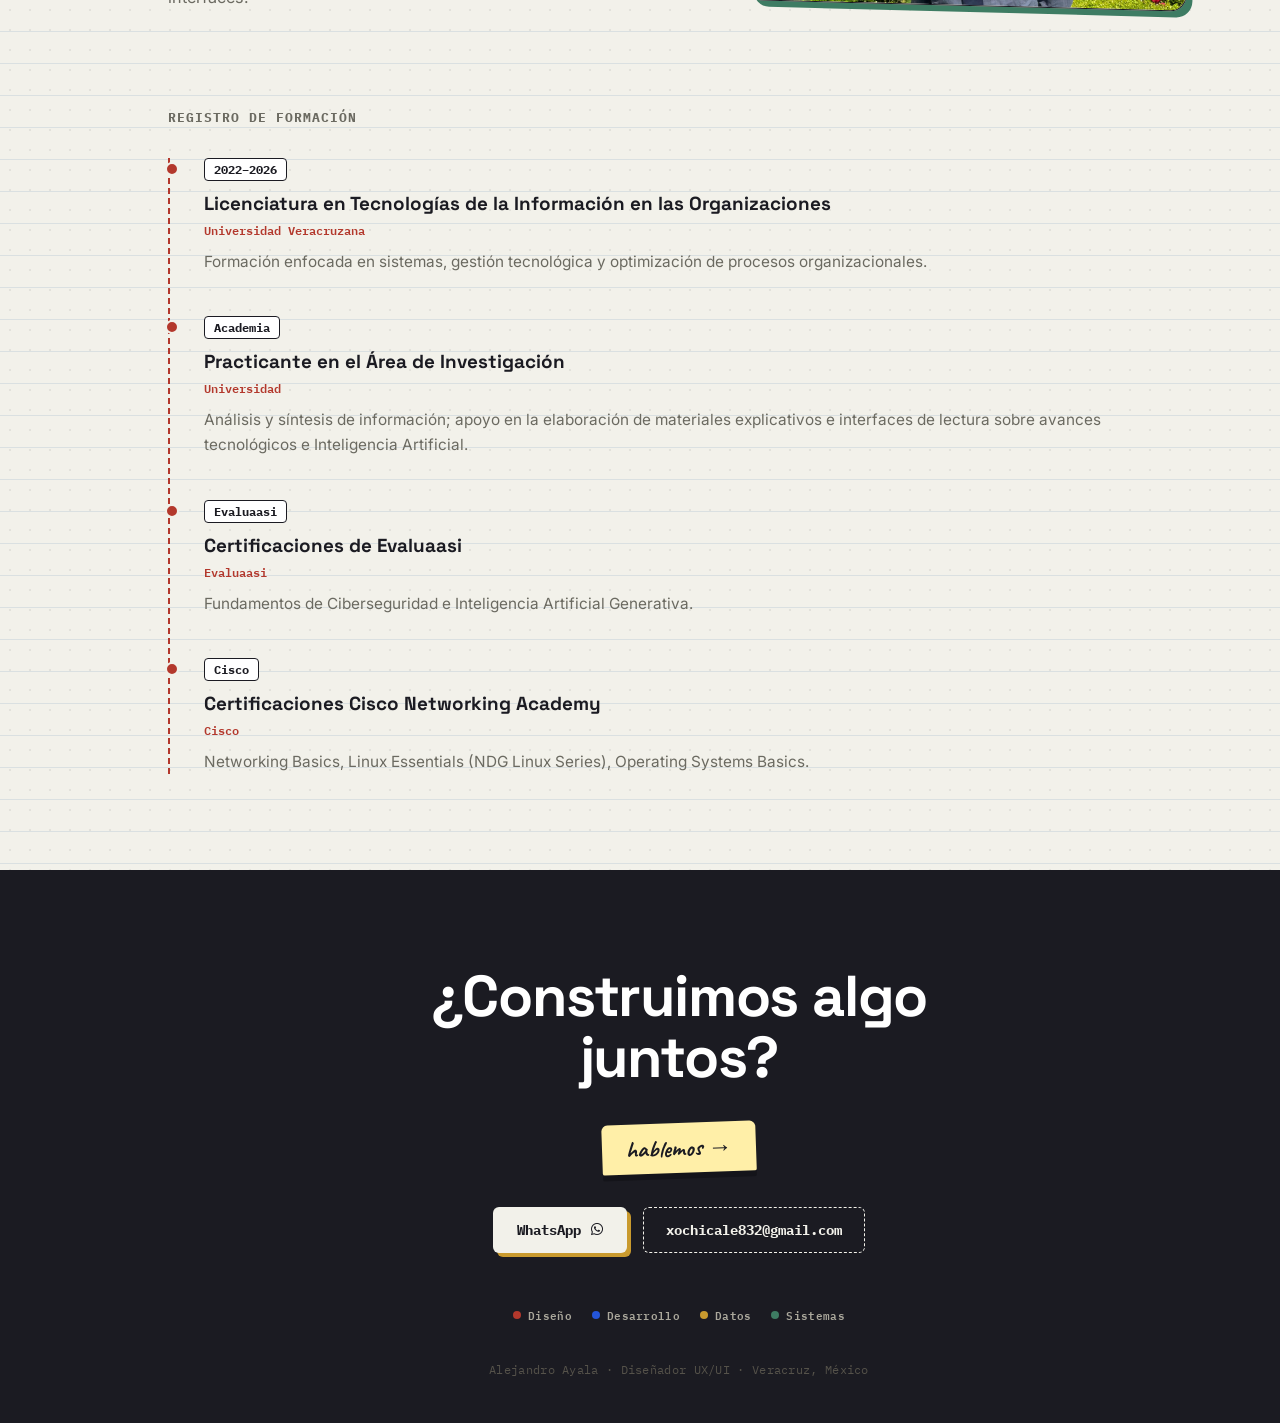
==== commit 01a5528e: "Add files via upload" ====
--- a/index.html
+++ b/index.html
@@ -155,7 +155,7 @@
                         <span class="washi washi-l"></span><span class="washi washi-r"></span>
                         <img src="proy1.png" alt="Automatización Laboratorio" onerror="this.style.display='none'; this.nextElementSibling.style.display='flex';">
                         <div class="image-placeholder"><i class="fa-solid fa-image"></i><span>ver detalles del proyecto</span></div>
-                        <span class="pin-note">flujo optimizado ✓</span>
+                        <span class="pin-note">Flujo optimizado ✓</span>
                     </a>
                 </article>
 
@@ -170,7 +170,7 @@
                         <span class="washi washi-l"></span><span class="washi washi-r"></span>
                         <img src="Inicio_alex_proy2.png" alt="AletheumX" onerror="this.style.display='none'; this.nextElementSibling.style.display='flex';">
                         <div class="image-placeholder"><i class="fa-solid fa-image"></i><span>ver detalles del proyecto</span></div>
-                        <span class="pin-note">finalista 🏆</span>
+                        <span class="pin-note">Finalista 🏆</span>
                     </a>
                 </article>
 
@@ -200,7 +200,7 @@
                         <span class="washi washi-l"></span><span class="washi washi-r"></span>
                         <img src="bienvenida_proy4.png" alt="Sitio Web Investigador" onerror="this.style.display='none'; this.nextElementSibling.style.display='flex';">
                         <div class="image-placeholder"><i class="fa-solid fa-image"></i><span>ver detalles del proyecto</span></div>
-                        <span class="pin-note">accesible ✓</span>
+                        <span class="pin-note">Diseño ✓</span>
                     </a>
                 </article>
             </div>
--- a/Style.css
+++ b/Style.css
@@ -894,4 +894,114 @@
     pointer-events: none;
 }
 
-a:focus-visible, button:focus-visible { outline: 2.5px solid var(--blue); outline-offset: 3px; border-radius: 4px; }+a:focus-visible, button:focus-visible { outline: 2.5px solid var(--blue); outline-offset: 3px; border-radius: 4px; }
+
+/* ============================================================
+   ADAPTABILIDAD MÓVIL COMPLETA (RESPONSIVE FIXES)
+   ============================================================ */
+@media (max-width: 768px) {
+    body {
+        overflow-x: hidden;
+    }
+
+    main, .case-main, .tlalix-brand-container, .tools-section, .about-section {
+        padding-left: 16px !important;
+        padding-right: 16px !important;
+        max-width: 100% !important;
+    }
+
+    .topbar {
+        padding: 12px 16px;
+        flex-direction: column;
+        align-items: flex-start;
+        gap: 10px;
+    }
+
+    .topbar-nav {
+        justify-content: flex-start;
+        gap: 12px;
+    }
+
+    .tab-rail {
+        display: none !important;
+    }
+
+    .hero {
+        flex-direction: column;
+        padding: 40px 16px 30px;
+        gap: 24px;
+    }
+
+    .hero-name {
+        font-size: clamp(2.4rem, 10vw, 3.6rem);
+        letter-spacing: -1px;
+    }
+
+    .badge-container {
+        width: 100%;
+        height: auto;
+        display: flex;
+        justify-content: center;
+    }
+
+    .horizontal-badge {
+        width: 100%;
+        max-width: 100%;
+        transform: none !important;
+    }
+
+    .tool-grid, 
+    .t-grid-3, 
+    .t-logo-grid, 
+    .t-glyph-grid, 
+    .t-palette-grid, 
+    .t-pattern-grid, 
+    .case-content-grid, 
+    .case-metrics,
+    .mobile-screens-grid,
+    .about-grid {
+        grid-template-columns: 1fr !important;
+        gap: 16px !important;
+    }
+
+    .entry-card, .entry-card--reverse {
+        grid-template-columns: 1fr;
+        direction: ltr;
+        gap: 24px;
+    }
+
+    .photo-frame {
+        height: 220px;
+    }
+
+    .case-hero {
+        grid-template-columns: 1fr;
+        gap: 24px;
+    }
+
+    .case-block.full-width {
+        grid-column: span 1;
+    }
+
+    .banner-image-container {
+        height: 260px;
+    }
+
+    .hero-actions, .footer-actions, .case-pagination {
+        flex-direction: column;
+        align-items: stretch;
+        width: 100%;
+    }
+
+    .hero-actions a, .btn-primary, .btn-outline, .footer-actions a, .footer-actions span {
+        width: 100%;
+        text-align: center;
+        justify-content: center;
+    }
+
+    img, .zoomable-img, .banner-image-container img {
+        max-width: 100% !important;
+        height: auto !important;
+        object-fit: contain;
+    }
+}
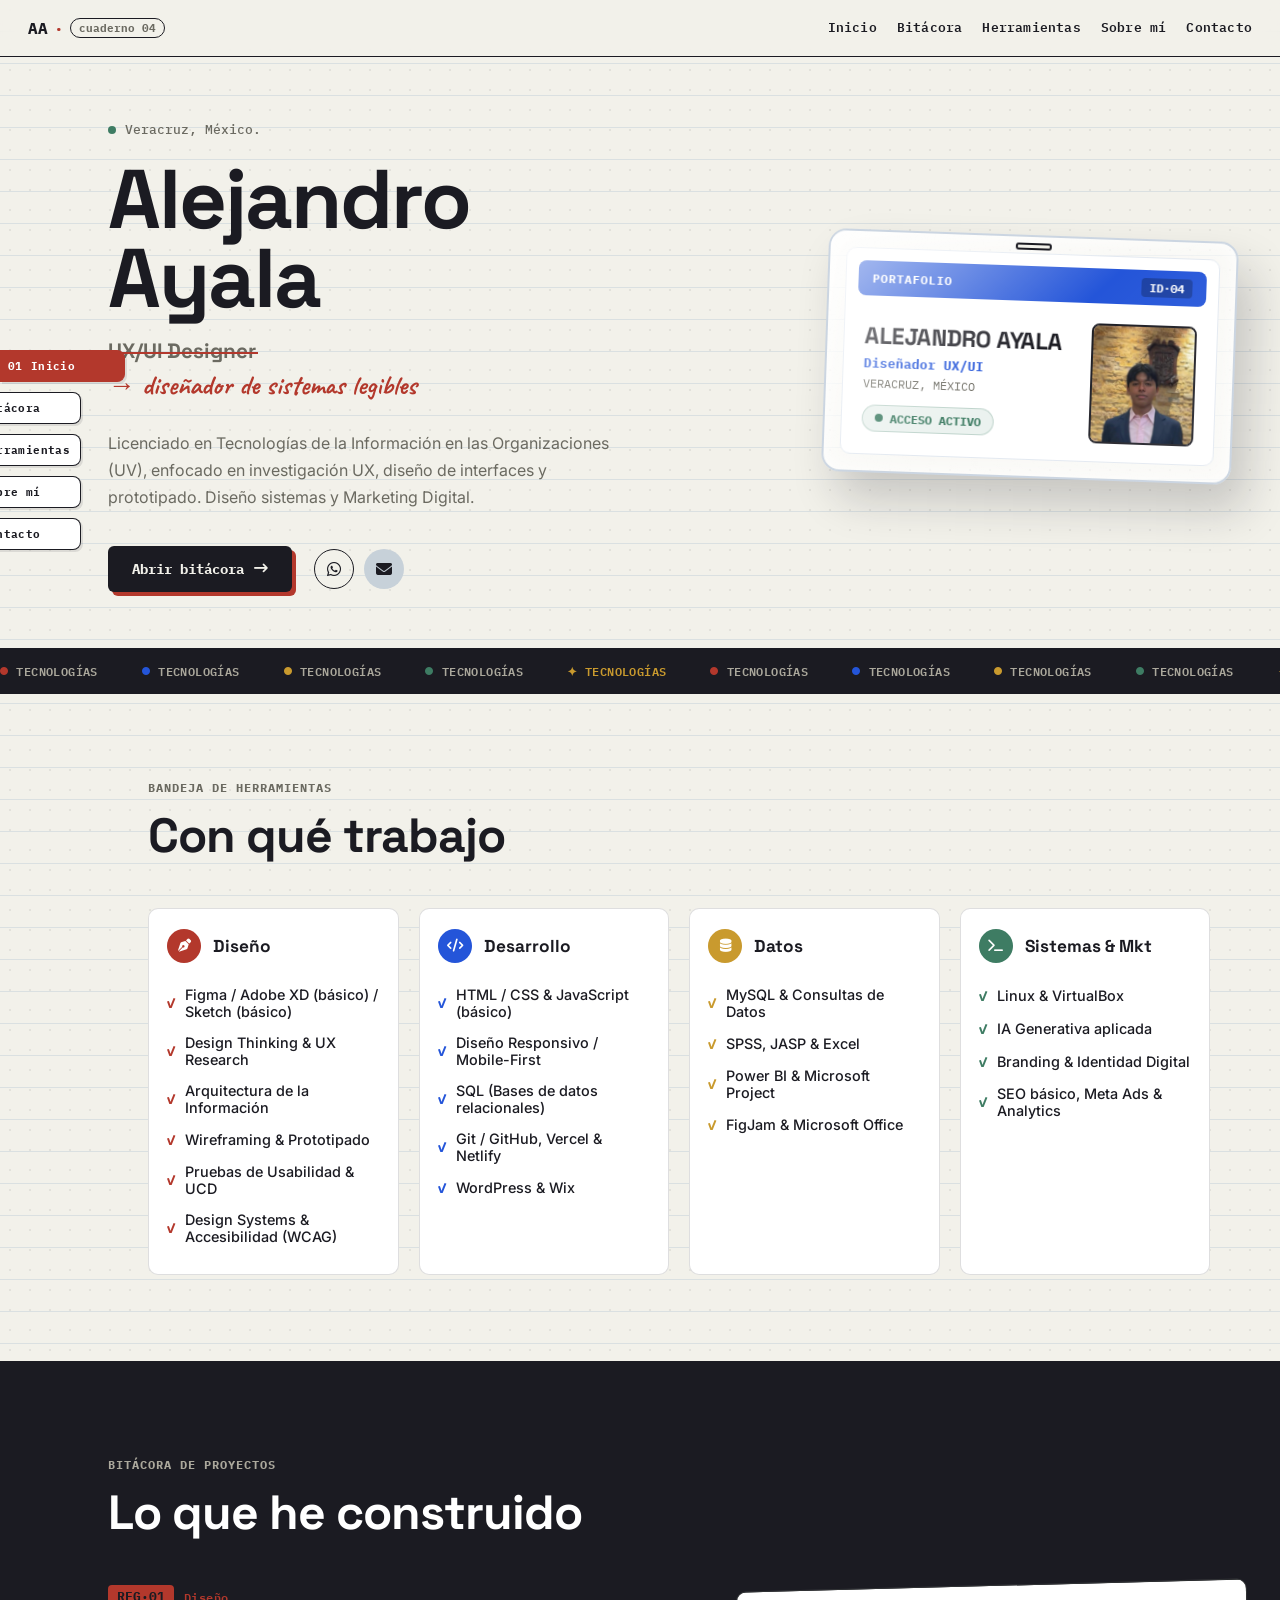
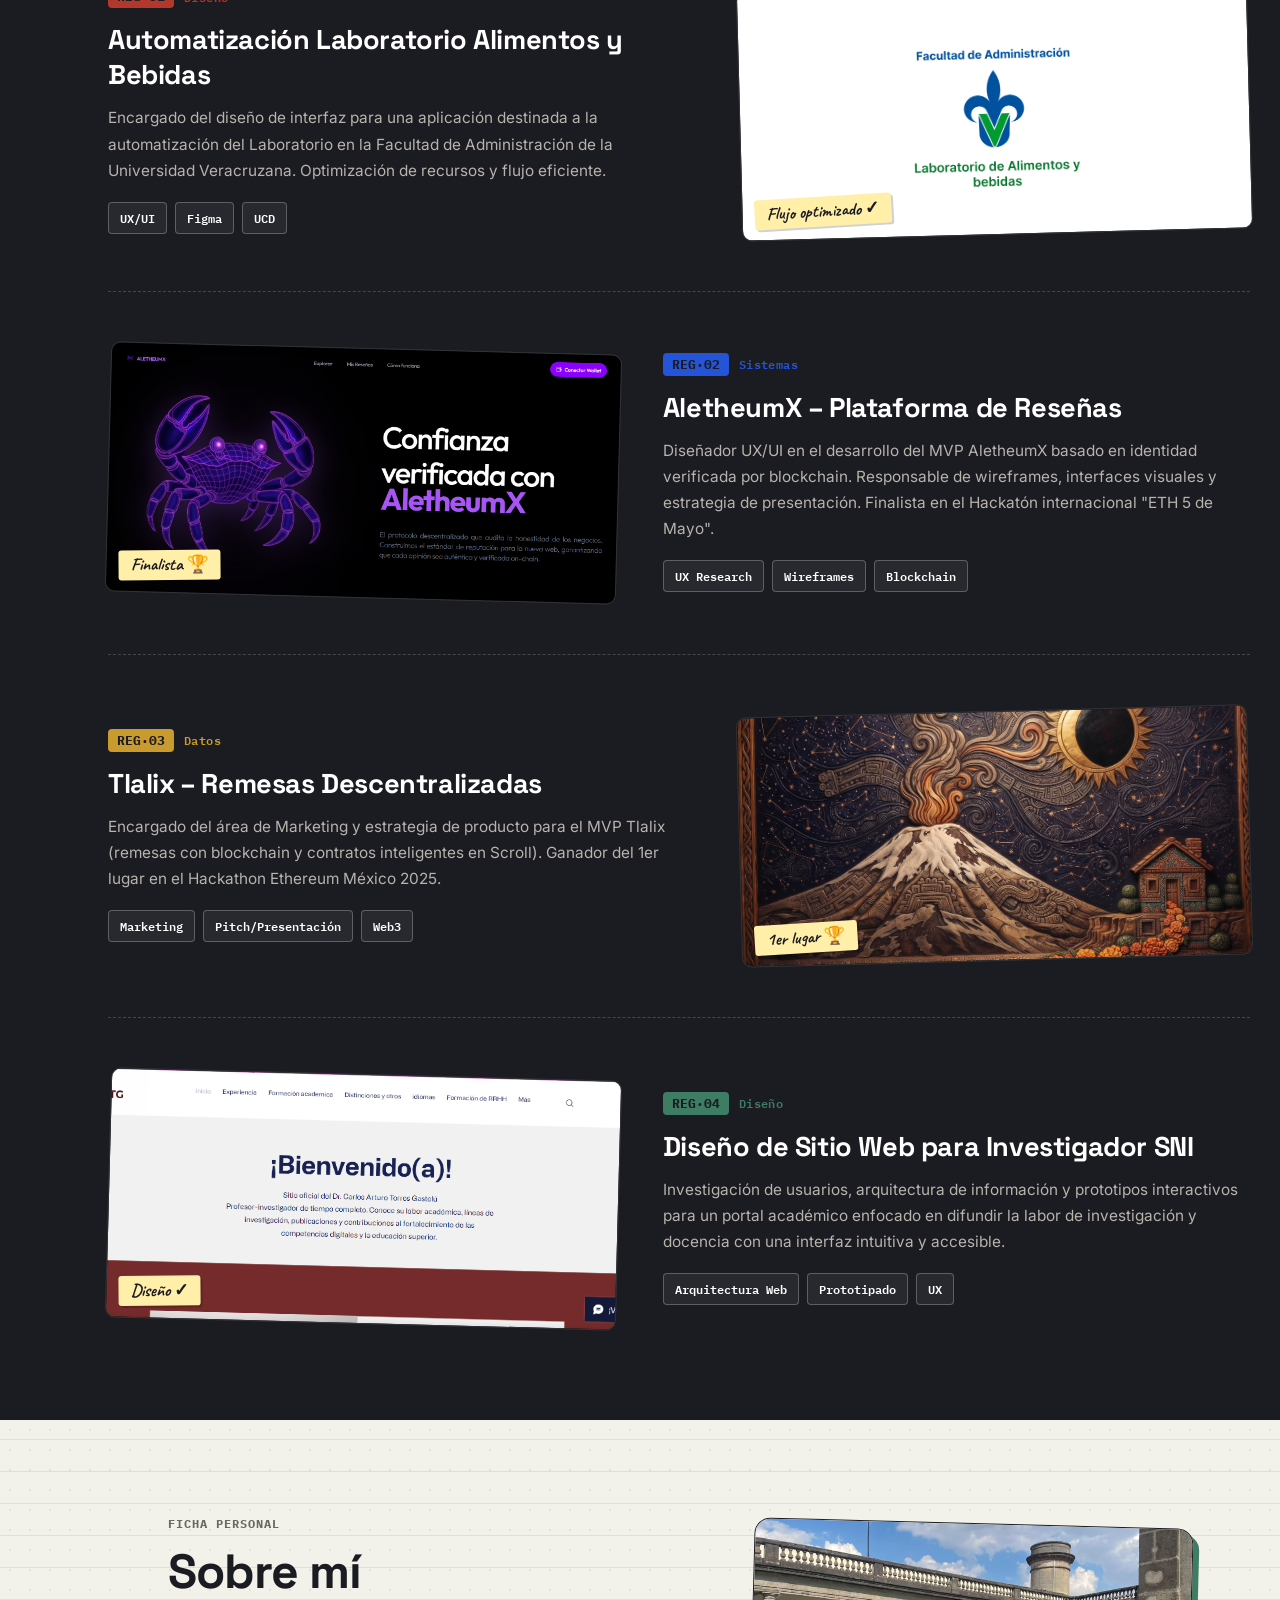
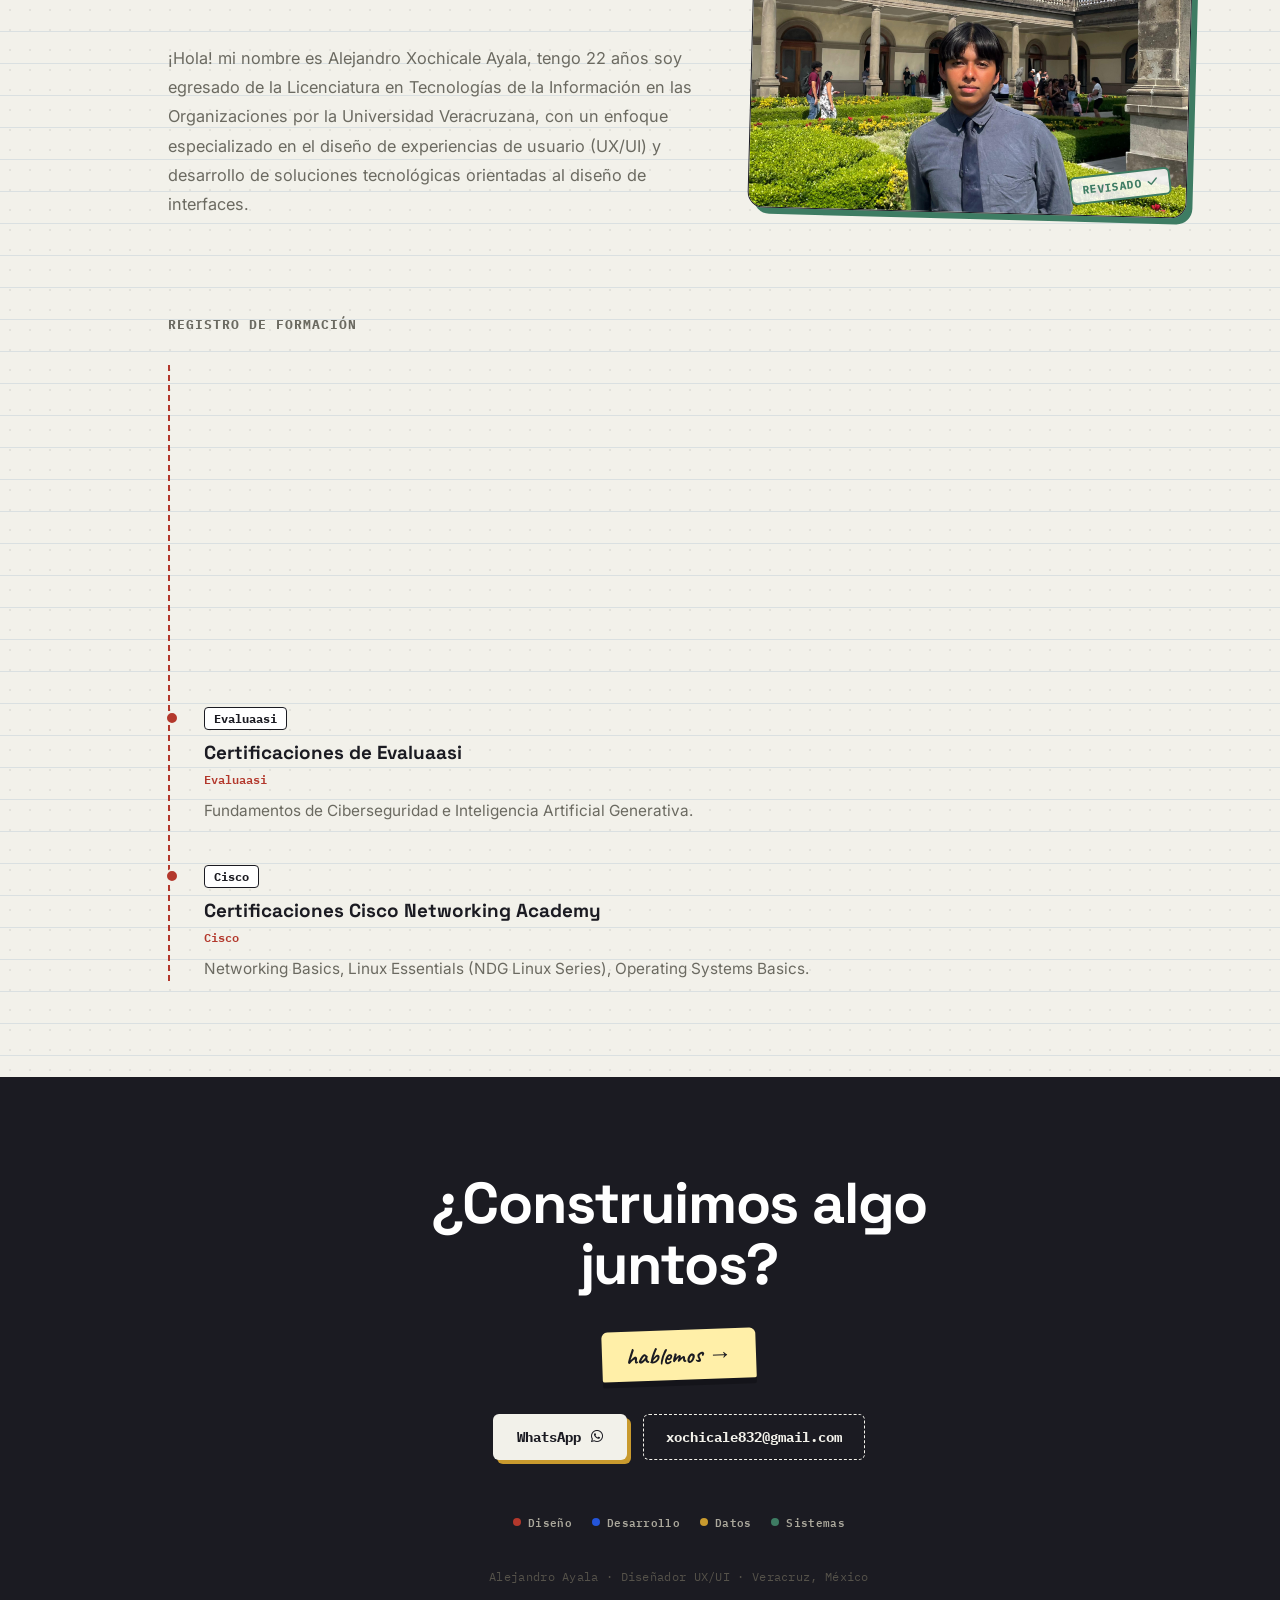
==== commit 3c2a2010: "Add files via upload" ====
--- a/index.html
+++ b/index.html
@@ -108,32 +108,50 @@
             <h2 class="section-title">Con qué trabajo</h2>
 
             <div class="tool-grid">
+                <!-- Diseño -->
                 <div class="tool-card" style="--ink-color:#B3382C">
                     <div class="tool-head"><span class="tool-seal"><i class="fa-solid fa-pen-nib"></i></span><h3>Diseño</h3></div>
                     <ul class="tool-list">
-                        <li><span class="check">✓</span>Figma / Adobe XD</li>
-                        <li><span class="check">✓</span>Design Thinking</li>
+                        <li><span class="check">✓</span>Figma / Adobe XD (básico) / Sketch (básico)</li>
+                        <li><span class="check">✓</span>Design Thinking &amp; UX Research</li>
+                        <li><span class="check">✓</span>Arquitectura de la Información</li>
+                        <li><span class="check">✓</span>Wireframing &amp; Prototipado</li>
+                        <li><span class="check">✓</span>Pruebas de Usabilidad &amp; UCD</li>
+                        <li><span class="check">✓</span>Design Systems &amp; Accesibilidad (WCAG)</li>
                     </ul>
                 </div>
+
+                <!-- Desarrollo -->
                 <div class="tool-card" style="--ink-color:#2455D9">
                     <div class="tool-head"><span class="tool-seal"><i class="fa-solid fa-code"></i></span><h3>Desarrollo</h3></div>
                     <ul class="tool-list">
-                        <li><span class="check">✓</span>HTML / CSS</li>
-                        <li><span class="check">✓</span>WordPress / Wix</li>
+                        <li><span class="check">✓</span>HTML / CSS &amp; JavaScript (básico)</li>
+                        <li><span class="check">✓</span>Diseño Responsivo / Mobile-First</li>
+                        <li><span class="check">✓</span>SQL (Bases de datos relacionales)</li>
+                        <li><span class="check">✓</span>Git / GitHub, Vercel &amp; Netlify</li>
+                        <li><span class="check">✓</span>WordPress &amp; Wix</li>
                     </ul>
                 </div>
+
+                <!-- Datos -->
                 <div class="tool-card" style="--ink-color:#C99A2E">
                     <div class="tool-head"><span class="tool-seal"><i class="fa-solid fa-database"></i></span><h3>Datos</h3></div>
                     <ul class="tool-list">
-                        <li><span class="check">✓</span>MySQL</li>
-                        <li><span class="check">✓</span>SPSS &amp; Excel</li>
+                        <li><span class="check">✓</span>MySQL &amp; Consultas de Datos</li>
+                        <li><span class="check">✓</span>SPSS, JASP &amp; Excel</li>
+                        <li><span class="check">✓</span>Power BI &amp; Microsoft Project</li>
+                        <li><span class="check">✓</span>FigJam &amp; Microsoft Office</li>
                     </ul>
                 </div>
+
+                <!-- Sistemas / Marketing -->
                 <div class="tool-card" style="--ink-color:#3E7C63">
-                    <div class="tool-head"><span class="tool-seal"><i class="fa-solid fa-terminal"></i></span><h3>Sistemas</h3></div>
+                    <div class="tool-head"><span class="tool-seal"><i class="fa-solid fa-terminal"></i></span><h3>Sistemas &amp; Mkt</h3></div>
                     <ul class="tool-list">
-                        <li><span class="check">✓</span>Linux / Git</li>
-                        <li><span class="check">✓</span>IA Generativa</li>
+                        <li><span class="check">✓</span>Linux &amp; VirtualBox</li>
+                        <li><span class="check">✓</span>IA Generativa aplicada</li>
+                        <li><span class="check">✓</span>Branding &amp; Identidad Digital</li>
+                        <li><span class="check">✓</span>SEO básico, Meta Ads &amp; Analytics</li>
                     </ul>
                 </div>
             </div>
@@ -285,6 +303,14 @@
         </footer>
     </main>
 
+    <script>
+        window.addEventListener('load', () => {
+            if (window.location.hash) {
+                history.replaceState(null, null, window.location.pathname);
+            }
+            window.scrollTo(0, 0);
+        });
+    </script>
     <script src="Script.js"></script>
 </body>
 </html>
